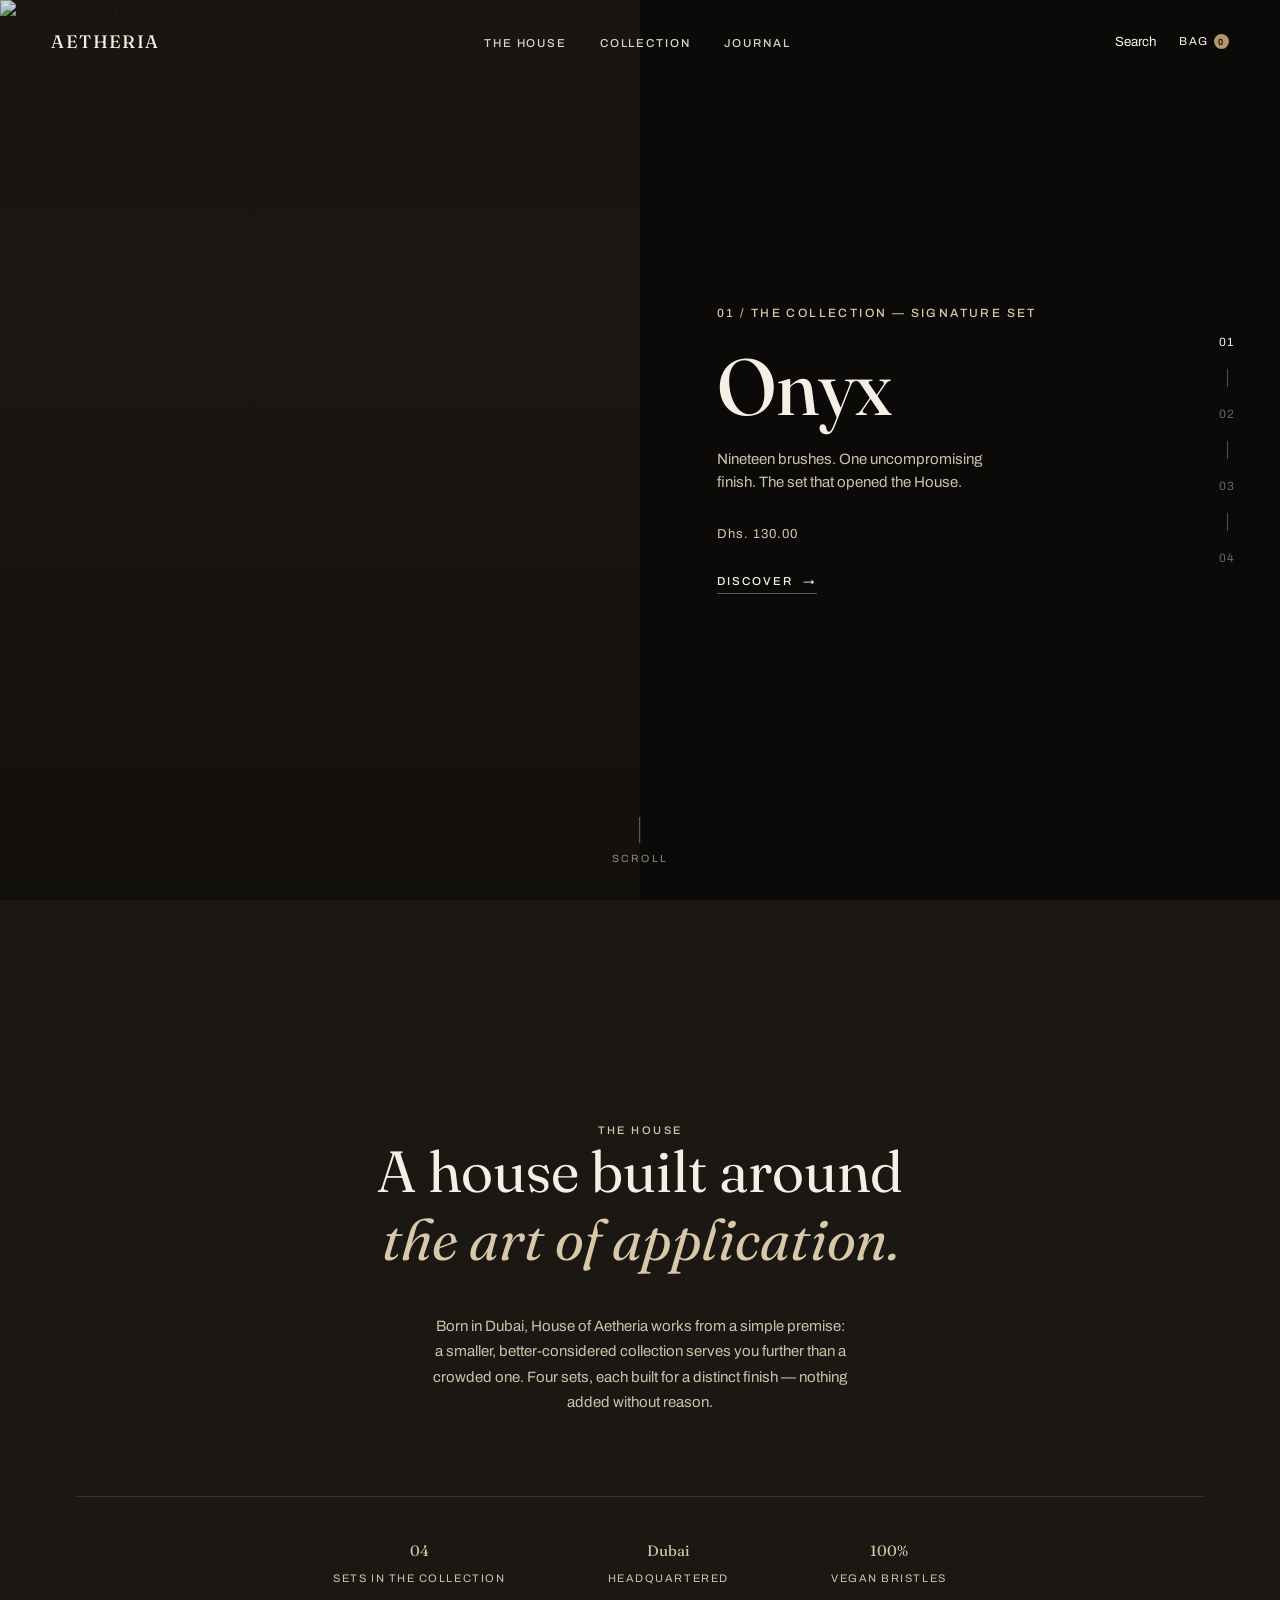
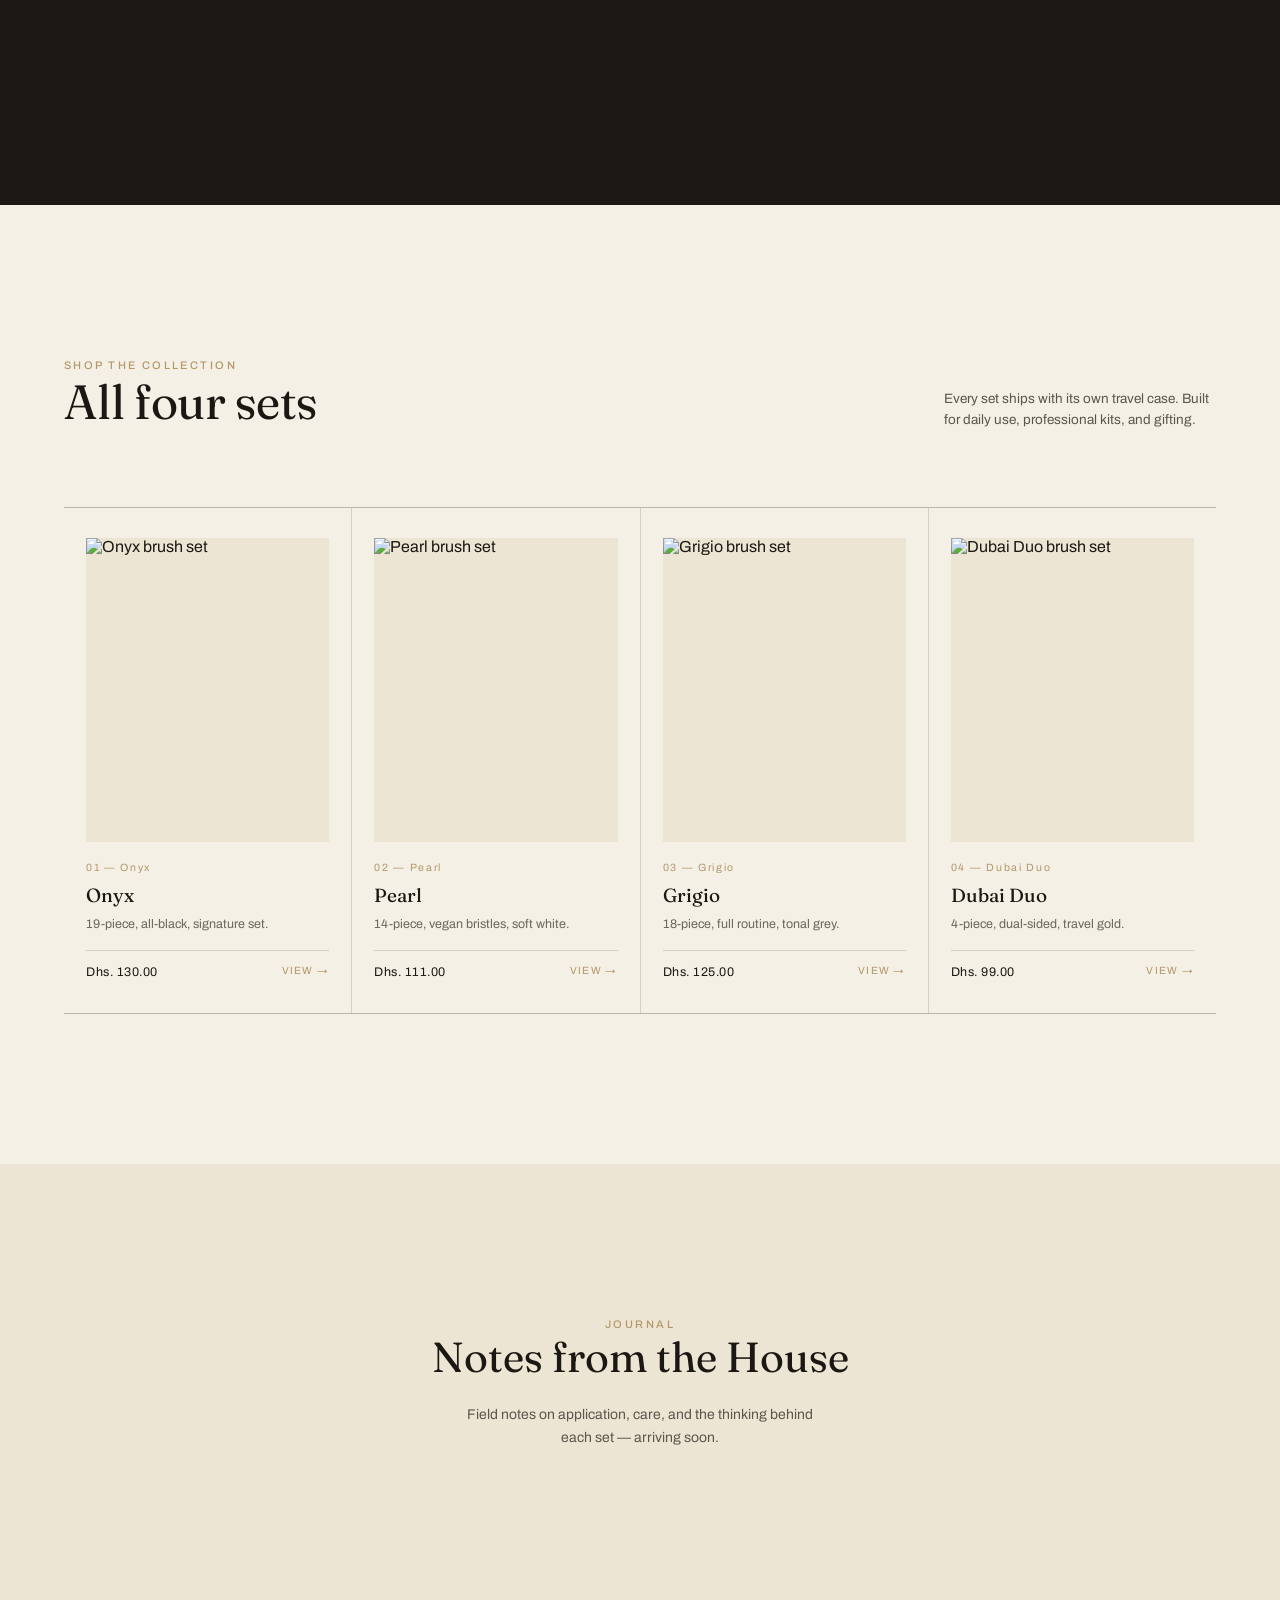
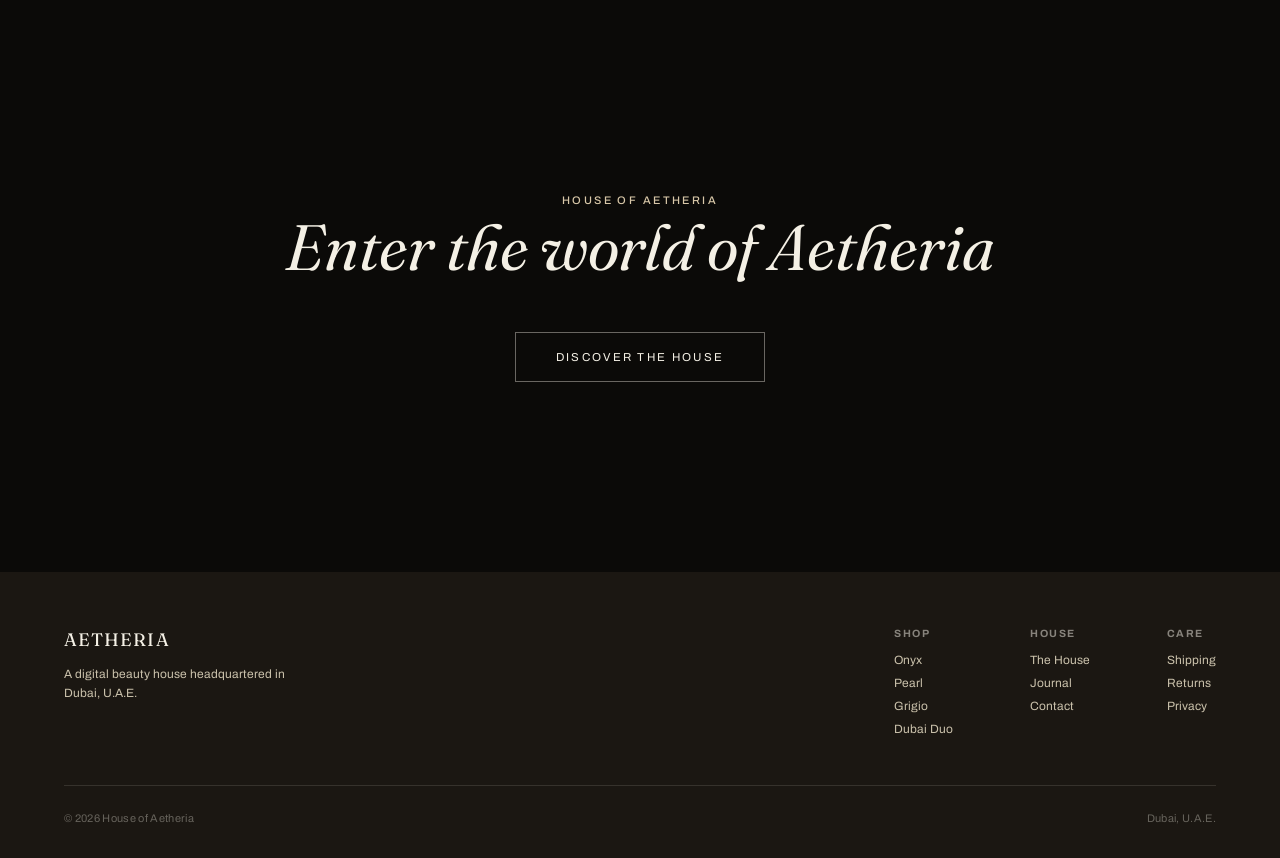
==== index.html @ a667e1f0 "Add files via upload Initial luxury design" ====
<!DOCTYPE html>
<html lang="en">
<head>
<meta charset="UTF-8">
<meta name="viewport" content="width=device-width, initial-scale=1.0">
<title>House of Aetheria — The Collection</title>
<meta name="description" content="House of Aetheria — four makeup brush sets, Dubai-made, designed as one considered collection.">
<link rel="stylesheet" href="styles.css">
</head>
<body>

<!-- ============ NAV ============ -->
<nav class="site-nav">
  <a href="index.html" class="nav-word">Aetheria</a>
  <ul class="nav-links">
    <li><a href="index.html#house">The House</a></li>
    <li><a href="index.html#collection">Collection</a></li>
    <li><a href="index.html#journal">Journal</a></li>
  </ul>
  <div class="nav-right">
    <button aria-label="Search">Search</button>
    <a href="#" aria-label="Bag">Bag<span class="bag-count" data-bag-count>0</span></a>
  </div>
  <button class="nav-burger" aria-label="Menu">
    <span></span><span></span><span></span>
  </button>
</nav>

<div class="mobile-drawer">
  <a href="index.html#house">The House</a>
  <a href="index.html#collection">Collection</a>
  <a href="index.html#journal">Journal</a>
</div>

<!-- ============ COLLECTION EXPERIENCE ============ -->
<div class="collection-experience" id="experience">

  <!-- panels are injected below individually so real copy/images are hand-set per product -->

  <section class="product-stage" data-product="onyx">
    <span class="stage-house-mark">House of Aetheria</span>
    <div class="stage-media">
      <img src="https://thehouseofaetheria.com/cdn/shop/files/01_2.jpg?v=1784134039&width=1946" alt="Onyx makeup brush set, all-black finish">
    </div>
    <div class="stage-copy">
      <span class="stage-index eyebrow">01 / The Collection — Signature Set</span>
      <h1 class="stage-name">Onyx</h1>
      <p class="stage-line">Nineteen brushes. One uncompromising finish. The set that opened the House.</p>
      <span class="stage-price">Dhs. 130.00</span>
      <a href="product.html?id=onyx" class="discover-link">Discover <span class="arrow">→</span></a>
    </div>
    <span class="scroll-cue"><span class="line"></span>Scroll</span>
  </section>

  <section class="product-stage" data-product="pearl">
    <div class="stage-media">
      <img src="https://thehouseofaetheria.com/cdn/shop/files/04_2.jpg?v=1784134607&width=1946" alt="Pearl makeup brush set, white finish">
    </div>
    <div class="stage-copy">
      <span class="stage-index eyebrow">02 / The Collection</span>
      <h1 class="stage-name">Pearl</h1>
      <p class="stage-line">Vegan bristles, wrapped in quiet luxury. Fourteen pieces for a soft, natural finish.</p>
      <span class="stage-price">Dhs. 111.00</span>
      <a href="product.html?id=pearl" class="discover-link">Discover <span class="arrow">→</span></a>
    </div>
  </section>

  <section class="product-stage" data-product="grigio">
    <div class="stage-media">
      <img src="https://thehouseofaetheria.com/cdn/shop/files/02_2.jpg?v=1784134167&width=1946" alt="Grigio makeup brush set, grey finish">
    </div>
    <div class="stage-copy">
      <span class="stage-index eyebrow">03 / The Collection</span>
      <h1 class="stage-name">Grigio</h1>
      <p class="stage-line">Eighteen tools. Every finish, considered. The full routine, in one set.</p>
      <span class="stage-price">Dhs. 125.00</span>
      <a href="product.html?id=grigio" class="discover-link">Discover <span class="arrow">→</span></a>
    </div>
  </section>

  <section class="product-stage" data-product="duo">
    <div class="stage-media">
      <img src="https://thehouseofaetheria.com/cdn/shop/files/03_2.jpg?v=1784134520&width=1946" alt="The Dubai Duo brush set, gold finish">
    </div>
    <div class="stage-copy">
      <span class="stage-index eyebrow">04 / The Collection</span>
      <h1 class="stage-name">Dubai Duo</h1>
      <p class="stage-line">Dual-sided precision, dressed in gold. Four brushes, built to travel.</p>
      <span class="stage-price">Dhs. 99.00</span>
      <a href="product.html?id=duo" class="discover-link">Discover <span class="arrow">→</span></a>
    </div>
  </section>

</div>

<div class="stage-nav-index" aria-hidden="true">
  <button class="active">01</button>
  <span class="rule"></span>
  <button>02</button>
  <span class="rule"></span>
  <button>03</button>
  <span class="rule"></span>
  <button>04</button>
</div>

<!-- ============ THE HOUSE ============ -->
<section class="house-section reveal" id="house" data-nav-theme="dark">
  <span class="eyebrow">The House</span>
  <h2 class="house-statement">A house built around <em>the art of application.</em></h2>
  <p class="house-sub">Born in Dubai, House of Aetheria works from a simple premise: a smaller, better-considered collection serves you further than a crowded one. Four sets, each built for a distinct finish — nothing added without reason.</p>
  <div class="house-origin">
    <div><span class="num">04</span><span class="label">Sets in the Collection</span></div>
    <div><span class="num">Dubai</span><span class="label">Headquartered</span></div>
    <div><span class="num">100%</span><span class="label">Vegan Bristles</span></div>
  </div>
</section>

<!-- ============ COLLECTION GRID ============ -->
<section class="grid-section reveal" id="collection" data-nav-theme="light">
  <div class="section-head">
    <div>
      <span class="eyebrow">Shop the Collection</span>
      <h2>All four sets</h2>
    </div>
    <p class="section-note">Every set ships with its own travel case. Built for daily use, professional kits, and gifting.</p>
  </div>

  <div class="product-grid">
    <a href="product.html?id=onyx" class="grid-card">
      <div class="thumb"><img src="https://thehouseofaetheria.com/cdn/shop/files/01_2.jpg?v=1784134039&width=700" alt="Onyx brush set"></div>
      <span class="g-index">01 — Onyx</span>
      <h3 class="g-name">Onyx</h3>
      <p class="g-line">19-piece, all-black, signature set.</p>
      <div class="g-price"><span>Dhs. 130.00</span><span class="view">View →</span></div>
    </a>
    <a href="product.html?id=pearl" class="grid-card">
      <div class="thumb"><img src="https://thehouseofaetheria.com/cdn/shop/files/04_2.jpg?v=1784134607&width=700" alt="Pearl brush set"></div>
      <span class="g-index">02 — Pearl</span>
      <h3 class="g-name">Pearl</h3>
      <p class="g-line">14-piece, vegan bristles, soft white.</p>
      <div class="g-price"><span>Dhs. 111.00</span><span class="view">View →</span></div>
    </a>
    <a href="product.html?id=grigio" class="grid-card">
      <div class="thumb"><img src="https://thehouseofaetheria.com/cdn/shop/files/02_2.jpg?v=1784134167&width=700" alt="Grigio brush set"></div>
      <span class="g-index">03 — Grigio</span>
      <h3 class="g-name">Grigio</h3>
      <p class="g-line">18-piece, full routine, tonal grey.</p>
      <div class="g-price"><span>Dhs. 125.00</span><span class="view">View →</span></div>
    </a>
    <a href="product.html?id=duo" class="grid-card">
      <div class="thumb"><img src="https://thehouseofaetheria.com/cdn/shop/files/03_2.jpg?v=1784134520&width=700" alt="Dubai Duo brush set"></div>
      <span class="g-index">04 — Dubai Duo</span>
      <h3 class="g-name">Dubai Duo</h3>
      <p class="g-line">4-piece, dual-sided, travel gold.</p>
      <div class="g-price"><span>Dhs. 99.00</span><span class="view">View →</span></div>
    </a>
  </div>
</section>

<!-- ============ JOURNAL STUB ============ -->
<section class="journal-section reveal" id="journal" data-nav-theme="light">
  <span class="eyebrow">Journal</span>
  <h2>Notes from the House</h2>
  <p>Field notes on application, care, and the thinking behind each set — arriving soon.</p>
</section>

<!-- ============ FINAL CTA ============ -->
<section class="final-cta reveal" data-nav-theme="dark">
  <span class="eyebrow">House of Aetheria</span>
  <h2>Enter the world of Aetheria</h2>
  <a href="index.html#collection">Discover the House</a>
</section>

<!-- ============ FOOTER ============ -->
<footer class="site-footer">
  <div class="footer-top">
    <div>
      <div class="footer-word">Aetheria</div>
      <p style="max-width:32ch; line-height:1.6;">A digital beauty house headquartered in Dubai, U.A.E.</p>
    </div>
    <div class="footer-cols">
      <div class="footer-col">
        <h4>Shop</h4>
        <a href="product.html?id=onyx">Onyx</a>
        <a href="product.html?id=pearl">Pearl</a>
        <a href="product.html?id=grigio">Grigio</a>
        <a href="product.html?id=duo">Dubai Duo</a>
      </div>
      <div class="footer-col">
        <h4>House</h4>
        <a href="index.html#house">The House</a>
        <a href="index.html#journal">Journal</a>
        <a href="#">Contact</a>
      </div>
      <div class="footer-col">
        <h4>Care</h4>
        <a href="#">Shipping</a>
        <a href="#">Returns</a>
        <a href="#">Privacy</a>
      </div>
    </div>
  </div>
  <div class="footer-bottom">
    <span>© 2026 House of Aetheria</span>
    <span>Dubai, U.A.E.</span>
  </div>
</footer>

<script src="data.js"></script>
<script src="script.js"></script>
</body>
</html>
---- styles.css ----
/* ============================================================
   HOUSE OF AETHERIA — Design system
   Tokens: ivory / charcoal / stone / champagne
   Display: Fraunces (editorial serif, optical sizing)
   Utility: Archivo (tracked-out sans for labels + body)
   ============================================================ */

@import url('https://fonts.googleapis.com/css2?family=Fraunces:ital,opsz,wght@0,9..144,300;0,9..144,340;0,9..144,440;0,9..144,560;1,9..144,340;1,9..144,440&family=Archivo:wght@400;500;600&display=swap');

:root {
  --ivory: #F4F0E5;
  --ivory-deep: #ECE5D4;
  --stone: #CBC2AC;
  --stone-line: rgba(23, 20, 14, 0.14);
  --charcoal: #1B1712;
  --onyx: #0B0A08;
  --champagne: #B4986A;
  --champagne-soft: #D8C7A8;
  --cream-text: #F4F0E5;
  --ink: #1B1712;

  --font-display: 'Fraunces', Georgia, serif;
  --font-sans: 'Archivo', -apple-system, sans-serif;

  --ease: cubic-bezier(0.22, 1, 0.36, 1);
  --dur-slow: 900ms;
  --dur-med: 500ms;
  --dur-fast: 220ms;

  --nav-h: 84px;
}

* { box-sizing: border-box; margin: 0; padding: 0; }

html {
  scroll-behavior: smooth;
}

body {
  font-family: var(--font-sans);
  background: var(--ivory);
  color: var(--ink);
  -webkit-font-smoothing: antialiased;
  overflow-x: hidden;
}

img { max-width: 100%; display: block; }
a { color: inherit; text-decoration: none; }
button { font-family: inherit; background: none; border: none; cursor: pointer; color: inherit; }
ul { list-style: none; }

.eyebrow {
  font-family: var(--font-sans);
  font-size: 11px;
  letter-spacing: 0.22em;
  text-transform: uppercase;
  font-weight: 500;
}

::selection { background: var(--champagne); color: var(--onyx); }

:focus-visible {
  outline: 1.5px solid var(--champagne);
  outline-offset: 4px;
}

/* ---------- Nav ---------- */

.site-nav {
  position: fixed;
  top: 0; left: 0; right: 0;
  z-index: 100;
  height: var(--nav-h);
  display: flex;
  align-items: center;
  justify-content: space-between;
  padding: 0 clamp(20px, 4vw, 56px);
  color: var(--cream-text);
  mix-blend-mode: normal;
  transition: background-color var(--dur-med) var(--ease), color var(--dur-med) var(--ease), border-color var(--dur-med) var(--ease);
  border-bottom: 1px solid transparent;
}

.site-nav.theme-light {
  color: var(--ink);
}

.site-nav.scrolled {
  background: rgba(244, 240, 229, 0.86);
  backdrop-filter: blur(10px);
  color: var(--ink);
  border-bottom-color: var(--stone-line);
}

.nav-word {
  font-family: var(--font-display);
  font-size: 18px;
  letter-spacing: 0.08em;
  font-weight: 440;
  text-transform: uppercase;
}

.nav-links {
  display: flex;
  gap: clamp(18px, 2.6vw, 40px);
  align-items: center;
}

.nav-links a {
  font-size: 11.5px;
  letter-spacing: 0.16em;
  text-transform: uppercase;
  font-weight: 500;
  opacity: 0.88;
  transition: opacity var(--dur-fast) ease;
  position: relative;
}
.nav-links a:hover { opacity: 1; }

.nav-right {
  display: flex;
  gap: 22px;
  align-items: center;
  font-size: 11.5px;
  letter-spacing: 0.14em;
  text-transform: uppercase;
}

.bag-count {
  display: inline-flex;
  align-items: center;
  justify-content: center;
  min-width: 15px; height: 15px;
  border-radius: 50%;
  background: var(--champagne);
  color: var(--onyx);
  font-size: 9px;
  font-weight: 600;
  margin-left: 5px;
  padding: 0 4px;
}

.nav-burger {
  display: none;
  flex-direction: column;
  gap: 5px;
  width: 22px;
}
.nav-burger span {
  height: 1px;
  background: currentColor;
  width: 100%;
}

/* ---------- Mobile nav drawer ---------- */

.mobile-drawer {
  position: fixed;
  inset: 0;
  z-index: 99;
  background: var(--charcoal);
  color: var(--cream-text);
  display: flex;
  flex-direction: column;
  justify-content: center;
  gap: 28px;
  padding: 0 32px;
  transform: translateY(-100%);
  transition: transform var(--dur-med) var(--ease);
}
.mobile-drawer.open { transform: translateY(0); }
.mobile-drawer a {
  font-family: var(--font-display);
  font-size: 32px;
  font-weight: 400;
}

/* ============================================================
   COLLECTION EXPERIENCE — scroll-snap product journey
   ============================================================ */

.collection-experience {
  height: 100vh;
  overflow-y: auto;
  scroll-snap-type: y mandatory;
  position: relative;
}

.product-stage {
  height: 100vh;
  scroll-snap-align: start;
  scroll-snap-stop: always;
  position: relative;
  display: grid;
  grid-template-columns: 1fr 1fr;
  overflow: hidden;
  background: var(--onyx);
}

.product-stage .stage-media {
  position: relative;
  overflow: hidden;
  background: var(--charcoal);
}

.product-stage .stage-media img {
  width: 100%;
  height: 100%;
  object-fit: cover;
  object-position: center;
  transform: scale(1.06);
  filter: saturate(0.92) contrast(1.03);
  transition: transform 1400ms var(--ease);
}

.product-stage.is-active .stage-media img {
  transform: scale(1);
}

/* unify disparate catalog photography with a consistent tonal wash */
.stage-media::after {
  content: '';
  position: absolute; inset: 0;
  background: linear-gradient(180deg, rgba(11,10,8,0.15) 0%, rgba(11,10,8,0.05) 40%, rgba(11,10,8,0.55) 100%);
  pointer-events: none;
}

.stage-copy {
  display: flex;
  flex-direction: column;
  justify-content: center;
  padding: 0 clamp(32px, 6vw, 90px);
  color: var(--cream-text);
  position: relative;
}

.stage-copy .stage-index {
  font-family: var(--font-sans);
  font-size: 12px;
  letter-spacing: 0.2em;
  color: var(--champagne-soft);
  margin-bottom: 26px;
  opacity: 0;
  transform: translateY(10px);
  transition: opacity var(--dur-slow) var(--ease) 100ms, transform var(--dur-slow) var(--ease) 100ms;
}

.stage-copy .stage-name {
  font-family: var(--font-display);
  font-weight: 440;
  font-size: clamp(40px, 6.2vw, 84px);
  line-height: 1.02;
  letter-spacing: -0.01em;
  margin-bottom: 22px;
  opacity: 0;
  transform: translateY(18px);
  transition: opacity var(--dur-slow) var(--ease) 220ms, transform var(--dur-slow) var(--ease) 220ms;
}

.stage-copy .stage-line {
  font-size: 15px;
  font-weight: 400;
  color: var(--stone);
  max-width: 34ch;
  line-height: 1.5;
  margin-bottom: 34px;
  opacity: 0;
  transform: translateY(14px);
  transition: opacity var(--dur-slow) var(--ease) 340ms, transform var(--dur-slow) var(--ease) 340ms;
}

.stage-copy .stage-price {
  font-size: 13px;
  letter-spacing: 0.08em;
  color: var(--champagne-soft);
  margin-bottom: 34px;
  opacity: 0;
  transition: opacity var(--dur-slow) var(--ease) 400ms;
}

.discover-link {
  display: inline-flex;
  align-items: center;
  gap: 10px;
  font-size: 11.5px;
  letter-spacing: 0.18em;
  text-transform: uppercase;
  font-weight: 500;
  padding-bottom: 6px;
  border-bottom: 1px solid rgba(244,240,229,0.35);
  width: fit-content;
  opacity: 0;
  transform: translateY(10px);
  transition: opacity var(--dur-slow) var(--ease) 460ms, transform var(--dur-slow) var(--ease) 460ms, border-color var(--dur-fast) ease;
}
.discover-link:hover { border-color: var(--champagne); color: var(--champagne-soft); }
.discover-link .arrow { transition: transform var(--dur-fast) var(--ease); }
.discover-link:hover .arrow { transform: translateX(4px); }

.product-stage.is-active .stage-index,
.product-stage.is-active .stage-name,
.product-stage.is-active .stage-line,
.product-stage.is-active .stage-price,
.product-stage.is-active .discover-link {
  opacity: 1;
  transform: translateY(0);
}

/* House wordmark shown once, on the first stage only */
.stage-house-mark {
  position: absolute;
  top: 34px;
  left: clamp(32px, 6vw, 90px);
  font-family: var(--font-sans);
  font-size: 11px;
  letter-spacing: 0.24em;
  color: rgba(244,240,229,0.55);
  text-transform: uppercase;
}

/* ---------- side index ---------- */

.stage-nav-index {
  position: fixed;
  right: clamp(20px, 3.5vw, 48px);
  top: 50%;
  transform: translateY(-50%);
  z-index: 60;
  display: flex;
  flex-direction: column;
  gap: 16px;
  color: var(--cream-text);
  mix-blend-mode: difference;
}

.stage-nav-index button {
  font-family: var(--font-sans);
  font-size: 12px;
  letter-spacing: 0.1em;
  color: rgba(255,255,255,0.4);
  transition: color var(--dur-fast) ease;
  padding: 4px 0;
}
.stage-nav-index button.active { color: #fff; }

.stage-nav-index .rule {
  width: 1px;
  height: 18px;
  background: rgba(255,255,255,0.3);
  margin: 0 auto;
}

.scroll-cue {
  position: absolute;
  bottom: 36px;
  left: 50%;
  transform: translateX(-50%);
  color: rgba(244,240,229,0.55);
  font-size: 10.5px;
  letter-spacing: 0.2em;
  text-transform: uppercase;
  display: flex;
  flex-direction: column;
  align-items: center;
  gap: 10px;
  opacity: 0;
  transition: opacity var(--dur-slow) ease 700ms;
}
.product-stage.is-active .scroll-cue { opacity: 1; }
.scroll-cue .line {
  width: 1px; height: 26px;
  background: rgba(244,240,229,0.4);
  animation: cueMove 2.2s var(--ease) infinite;
}
@keyframes cueMove {
  0% { transform: scaleY(0); transform-origin: top; opacity: 0; }
  40% { transform: scaleY(1); transform-origin: top; opacity: 1; }
  60% { transform: scaleY(1); transform-origin: bottom; opacity: 1; }
  100% { transform: scaleY(0); transform-origin: bottom; opacity: 0; }
}

/* ============================================================
   THE HOUSE — statement section
   ============================================================ */

.house-section {
  background: var(--charcoal);
  color: var(--cream-text);
  padding: clamp(120px, 18vw, 220px) clamp(24px, 6vw, 90px);
  text-align: center;
}

.house-section .eyebrow { color: var(--champagne-soft); margin-bottom: 28px; }

.house-statement {
  font-family: var(--font-display);
  font-weight: 380;
  font-size: clamp(30px, 5vw, 58px);
  line-height: 1.18;
  max-width: 16ch;
  margin: 0 auto 40px;
  opacity: 0;
  transform: translateY(24px);
  transition: opacity 1000ms var(--ease), transform 1000ms var(--ease);
}
.house-statement em {
  font-style: italic;
  color: var(--champagne-soft);
}
.reveal.in-view .house-statement { opacity: 1; transform: translateY(0); }

.house-sub {
  font-size: 15px;
  color: var(--stone);
  max-width: 46ch;
  margin: 0 auto;
  line-height: 1.7;
  opacity: 0;
  transform: translateY(16px);
  transition: opacity 1000ms var(--ease) 180ms, transform 1000ms var(--ease) 180ms;
}
.reveal.in-view .house-sub { opacity: 1; transform: translateY(0); }

.house-origin {
  display: flex;
  justify-content: center;
  gap: clamp(30px, 8vw, 120px);
  margin-top: 80px;
  padding-top: 44px;
  border-top: 1px solid rgba(244,240,229,0.14);
}

.house-origin div {
  opacity: 0;
  transform: translateY(14px);
  transition: opacity 900ms var(--ease) 260ms, transform 900ms var(--ease) 260ms;
}
.reveal.in-view .house-origin div { opacity: 1; transform: translateY(0); }

.house-origin .num {
  font-family: var(--font-display);
  font-size: 15px;
  color: var(--champagne-soft);
  display: block;
  margin-bottom: 8px;
}
.house-origin .label {
  font-size: 11px;
  letter-spacing: 0.14em;
  text-transform: uppercase;
  color: var(--stone);
}

/* ============================================================
   COLLECTION GRID — browse section
   ============================================================ */

.grid-section {
  background: var(--ivory);
  padding: clamp(90px, 12vw, 150px) clamp(20px, 5vw, 70px);
}

.grid-section .section-head {
  display: flex;
  justify-content: space-between;
  align-items: flex-end;
  margin-bottom: clamp(46px, 6vw, 76px);
  flex-wrap: wrap;
  gap: 20px;
}

.grid-section .eyebrow { color: var(--champagne); margin-bottom: 18px; }

.grid-section h2 {
  font-family: var(--font-display);
  font-weight: 400;
  font-size: clamp(30px, 4vw, 48px);
  letter-spacing: -0.01em;
}

.grid-section .section-note {
  font-size: 13.5px;
  color: #5b564c;
  max-width: 34ch;
  line-height: 1.6;
}

.product-grid {
  display: grid;
  grid-template-columns: repeat(4, 1fr);
  gap: 1px;
  background: var(--stone-line);
  border-top: 1px solid var(--stone-line);
  border-bottom: 1px solid var(--stone-line);
}

.grid-card {
  background: var(--ivory);
  padding: 30px 22px 34px;
  display: flex;
  flex-direction: column;
  opacity: 0;
  transform: translateY(20px);
  transition: opacity 800ms var(--ease), transform 800ms var(--ease);
}
.reveal.in-view .grid-card { opacity: 1; transform: translateY(0); }
.grid-card:nth-child(2) { transition-delay: 90ms; }
.grid-card:nth-child(3) { transition-delay: 180ms; }
.grid-card:nth-child(4) { transition-delay: 270ms; }

.grid-card .thumb {
  aspect-ratio: 4/5;
  overflow: hidden;
  margin-bottom: 20px;
  background: var(--ivory-deep);
}
.grid-card .thumb img {
  width: 100%; height: 100%;
  object-fit: cover;
  transition: transform 700ms var(--ease);
  filter: saturate(0.94);
}
.grid-card:hover .thumb img { transform: scale(1.045); }

.grid-card .g-index {
  font-size: 10.5px;
  letter-spacing: 0.16em;
  color: var(--champagne);
  margin-bottom: 10px;
}
.grid-card .g-name {
  font-family: var(--font-display);
  font-size: 19px;
  font-weight: 440;
  margin-bottom: 8px;
}
.grid-card .g-line {
  font-size: 12.5px;
  color: #6b665a;
  line-height: 1.5;
  margin-bottom: 16px;
  flex-grow: 1;
}
.grid-card .g-price {
  font-size: 12.5px;
  letter-spacing: 0.04em;
  padding-top: 14px;
  border-top: 1px solid var(--stone-line);
  display: flex;
  justify-content: space-between;
}
.grid-card .g-price .view {
  color: var(--champagne);
  text-transform: uppercase;
  font-size: 10.5px;
  letter-spacing: 0.12em;
}

/* ============================================================
   JOURNAL stub
   ============================================================ */

.journal-section {
  background: var(--ivory-deep);
  padding: clamp(90px, 12vw, 150px) clamp(20px, 5vw, 70px);
  text-align: center;
}
.journal-section .eyebrow { color: var(--champagne); margin-bottom: 20px; }
.journal-section h2 {
  font-family: var(--font-display);
  font-weight: 400;
  font-size: clamp(28px, 3.6vw, 42px);
  margin-bottom: 20px;
}
.journal-section p {
  max-width: 44ch;
  margin: 0 auto;
  color: #5b564c;
  font-size: 14px;
  line-height: 1.7;
}

/* ============================================================
   FINAL CTA
   ============================================================ */

.final-cta {
  background: var(--onyx);
  color: var(--cream-text);
  text-align: center;
  padding: clamp(110px, 16vw, 190px) 24px;
}
.final-cta .eyebrow { color: var(--champagne-soft); margin-bottom: 26px; }
.final-cta h2 {
  font-family: var(--font-display);
  font-weight: 380;
  font-style: italic;
  font-size: clamp(32px, 5.6vw, 64px);
  margin-bottom: 46px;
}
.final-cta a {
  display: inline-block;
  font-size: 11.5px;
  letter-spacing: 0.2em;
  text-transform: uppercase;
  border: 1px solid rgba(244,240,229,0.4);
  padding: 18px 40px;
  transition: background var(--dur-fast) ease, color var(--dur-fast) ease, border-color var(--dur-fast) ease;
}
.final-cta a:hover {
  background: var(--champagne-soft);
  border-color: var(--champagne-soft);
  color: var(--onyx);
}

/* ============================================================
   FOOTER
   ============================================================ */

.site-footer {
  background: var(--charcoal);
  color: var(--stone);
  padding: 56px clamp(20px, 5vw, 70px) 34px;
  font-size: 12px;
}
.footer-top {
  display: flex;
  justify-content: space-between;
  flex-wrap: wrap;
  gap: 40px;
  padding-bottom: 40px;
  border-bottom: 1px solid rgba(244,240,229,0.12);
  margin-bottom: 26px;
}
.footer-word {
  font-family: var(--font-display);
  color: var(--cream-text);
  font-size: 18px;
  letter-spacing: 0.06em;
  margin-bottom: 14px;
  text-transform: uppercase;
}
.footer-cols { display: flex; gap: clamp(30px, 6vw, 90px); flex-wrap: wrap; }
.footer-col h4 {
  font-size: 10.5px;
  letter-spacing: 0.14em;
  text-transform: uppercase;
  color: rgba(244,240,229,0.5);
  margin-bottom: 14px;
}
.footer-col a, .footer-col p {
  display: block;
  margin-bottom: 9px;
  color: var(--stone);
  transition: color var(--dur-fast) ease;
}
.footer-col a:hover { color: var(--champagne-soft); }
.footer-bottom {
  display: flex;
  justify-content: space-between;
  flex-wrap: wrap;
  gap: 10px;
  color: rgba(244,240,229,0.35);
  font-size: 11px;
  letter-spacing: 0.03em;
}

/* ============================================================
   PRODUCT PAGE
   ============================================================ */

.product-page-main { padding-top: var(--nav-h); background: var(--ivory); }

.pdp-layout {
  display: grid;
  grid-template-columns: 1.15fr 1fr;
  min-height: calc(100vh - var(--nav-h));
}

.pdp-gallery { background: var(--ivory-deep); position: relative; }
.pdp-hero-img {
  aspect-ratio: 4/5;
  overflow: hidden;
}
.pdp-hero-img img { width: 100%; height: 100%; object-fit: cover; }

.pdp-thumbs {
  display: flex;
  gap: 10px;
  padding: 16px clamp(16px, 3vw, 40px);
  overflow-x: auto;
}
.pdp-thumbs button {
  width: 66px; height: 82px;
  flex-shrink: 0;
  overflow: hidden;
  opacity: 0.55;
  transition: opacity var(--dur-fast) ease, outline-color var(--dur-fast) ease;
  outline: 1px solid transparent;
}
.pdp-thumbs button.active { opacity: 1; outline-color: var(--champagne); }
.pdp-thumbs img { width: 100%; height: 100%; object-fit: cover; }

.pdp-info {
  padding: clamp(50px, 6vw, 90px) clamp(28px, 5vw, 72px);
}

.pdp-crumb {
  font-size: 11px;
  letter-spacing: 0.1em;
  text-transform: uppercase;
  color: var(--champagne);
  margin-bottom: 22px;
}

.pdp-info h1 {
  font-family: var(--font-display);
  font-weight: 440;
  font-size: clamp(32px, 3.4vw, 46px);
  line-height: 1.08;
  margin-bottom: 14px;
}

.pdp-tagline {
  font-size: 14px;
  color: #6b665a;
  margin-bottom: 24px;
  max-width: 40ch;
  line-height: 1.55;
}

.pdp-price {
  font-family: var(--font-sans);
  font-size: 20px;
  margin-bottom: 30px;
  letter-spacing: 0.01em;
}

.pdp-stars {
  display: flex;
  gap: 10px;
  align-items: center;
  font-size: 12px;
  color: #6b665a;
  margin-bottom: 34px;
}
.pdp-stars .stars { color: var(--champagne); letter-spacing: 2px; }

.pdp-buybox {
  display: flex;
  gap: 14px;
  margin-bottom: 40px;
}

.qty-stepper {
  display: flex;
  align-items: center;
  border: 1px solid var(--stone-line);
}
.qty-stepper button { width: 40px; height: 52px; font-size: 15px; }
.qty-stepper span { width: 34px; text-align: center; font-size: 13px; }

.add-to-bag {
  flex-grow: 1;
  background: var(--charcoal);
  color: var(--cream-text);
  font-size: 11.5px;
  letter-spacing: 0.16em;
  text-transform: uppercase;
  height: 52px;
  transition: background var(--dur-fast) ease;
}
.add-to-bag:hover { background: var(--onyx); }
.add-to-bag.confirmed { background: var(--champagne); color: var(--onyx); }

.pdp-note {
  font-size: 11.5px;
  color: #8a8474;
  margin-bottom: 44px;
}

.pdp-accordion { border-top: 1px solid var(--stone-line); }
.acc-item { border-bottom: 1px solid var(--stone-line); }
.acc-head {
  width: 100%;
  display: flex;
  justify-content: space-between;
  align-items: center;
  padding: 18px 2px;
  font-size: 12.5px;
  letter-spacing: 0.06em;
  text-transform: uppercase;
  font-weight: 500;
}
.acc-head .plus { transition: transform var(--dur-fast) ease; font-family: var(--font-display); font-size: 16px; }
.acc-item.open .acc-head .plus { transform: rotate(45deg); }
.acc-body {
  max-height: 0;
  overflow: hidden;
  transition: max-height var(--dur-med) var(--ease);
  font-size: 13px;
  color: #5b564c;
  line-height: 1.7;
}
.acc-body-inner { padding: 0 2px 20px; }
.acc-item.open .acc-body { max-height: 400px; }

.pdp-reviews {
  background: var(--ivory);
  padding: clamp(70px, 8vw, 110px) clamp(28px, 6vw, 90px);
  border-top: 1px solid var(--stone-line);
}
.pdp-reviews .rev-head {
  display: flex;
  justify-content: space-between;
  align-items: flex-end;
  margin-bottom: 44px;
  flex-wrap: wrap;
  gap: 16px;
}
.pdp-reviews h2 {
  font-family: var(--font-display);
  font-weight: 400;
  font-size: clamp(24px, 3vw, 34px);
}
.review-grid {
  display: grid;
  grid-template-columns: repeat(2, 1fr);
  gap: 40px;
}
.review-card { border-top: 1px solid var(--stone-line); padding-top: 22px; }
.review-card .stars { color: var(--champagne); font-size: 13px; margin-bottom: 12px; letter-spacing: 2px; }
.review-card p { font-size: 14px; line-height: 1.7; color: #3a362e; margin-bottom: 14px; }
.review-card .name { font-size: 11.5px; letter-spacing: 0.1em; text-transform: uppercase; color: #8a8474; }

.related-section {
  padding: clamp(80px, 9vw, 120px) clamp(20px, 5vw, 70px);
  background: var(--ivory-deep);
}
.related-section .eyebrow { color: var(--champagne); margin-bottom: 16px; }
.related-section h2 {
  font-family: var(--font-display);
  font-weight: 400;
  font-size: clamp(26px, 3.2vw, 36px);
  margin-bottom: 44px;
}
.related-grid {
  display: grid;
  grid-template-columns: repeat(3, 1fr);
  gap: 30px;
}

/* ---------- shared reveal helper ---------- */
.reveal { opacity: 1; }

/* ============================================================
   RESPONSIVE
   ============================================================ */

@media (max-width: 900px) {
  .nav-links { display: none; }
  .nav-burger { display: flex; }
  .stage-nav-index { display: none; }

  .product-stage {
    grid-template-columns: 1fr;
    grid-template-rows: 56% 44%;
  }
  .stage-copy { padding: 34px 22px 40px; }
  .stage-copy .stage-name { font-size: clamp(34px, 9vw, 50px); }
  .stage-house-mark { top: 20px; }

  .house-origin { flex-wrap: wrap; gap: 30px; }

  .product-grid { grid-template-columns: repeat(2, 1fr); }

  .pdp-layout { grid-template-columns: 1fr; }
  .pdp-info { padding: 40px 22px 60px; }
  .review-grid { grid-template-columns: 1fr; }
  .related-grid { grid-template-columns: 1fr 1fr; gap: 16px; }
}

@media (max-width: 560px) {
  .product-grid { grid-template-columns: 1fr; }
  .related-grid { grid-template-columns: 1fr; }
  .footer-top { flex-direction: column; }
}

@media (prefers-reduced-motion: reduce) {
  html { scroll-behavior: auto; }
  * {
    animation-duration: 0.01ms !important;
    transition-duration: 0.01ms !important;
    scroll-behavior: auto !important;
  }
  .stage-copy .stage-index,
  .stage-copy .stage-name,
  .stage-copy .stage-line,
  .stage-copy .stage-price,
  .discover-link,
  .house-statement, .house-sub, .house-origin div,
  .grid-card { opacity: 1 !important; transform: none !important; }
  .product-stage .stage-media img { transform: none !important; }
}
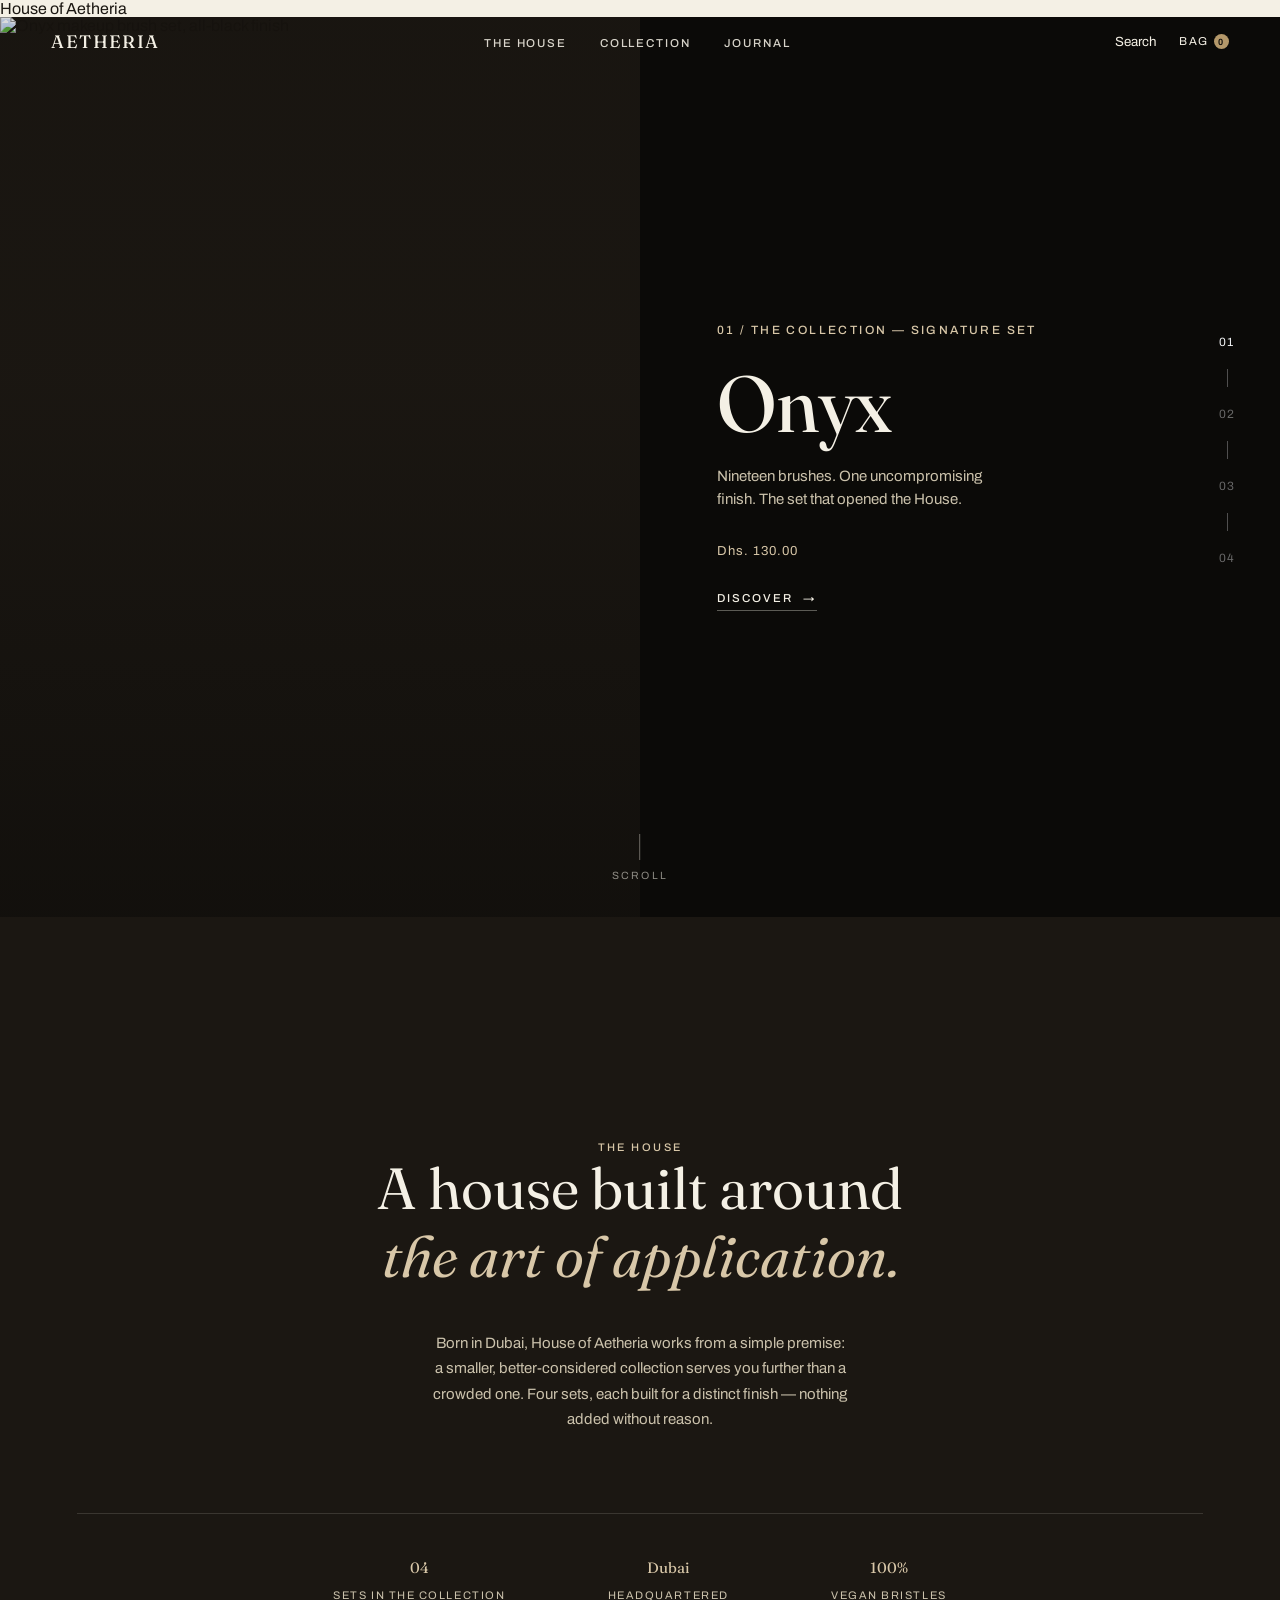
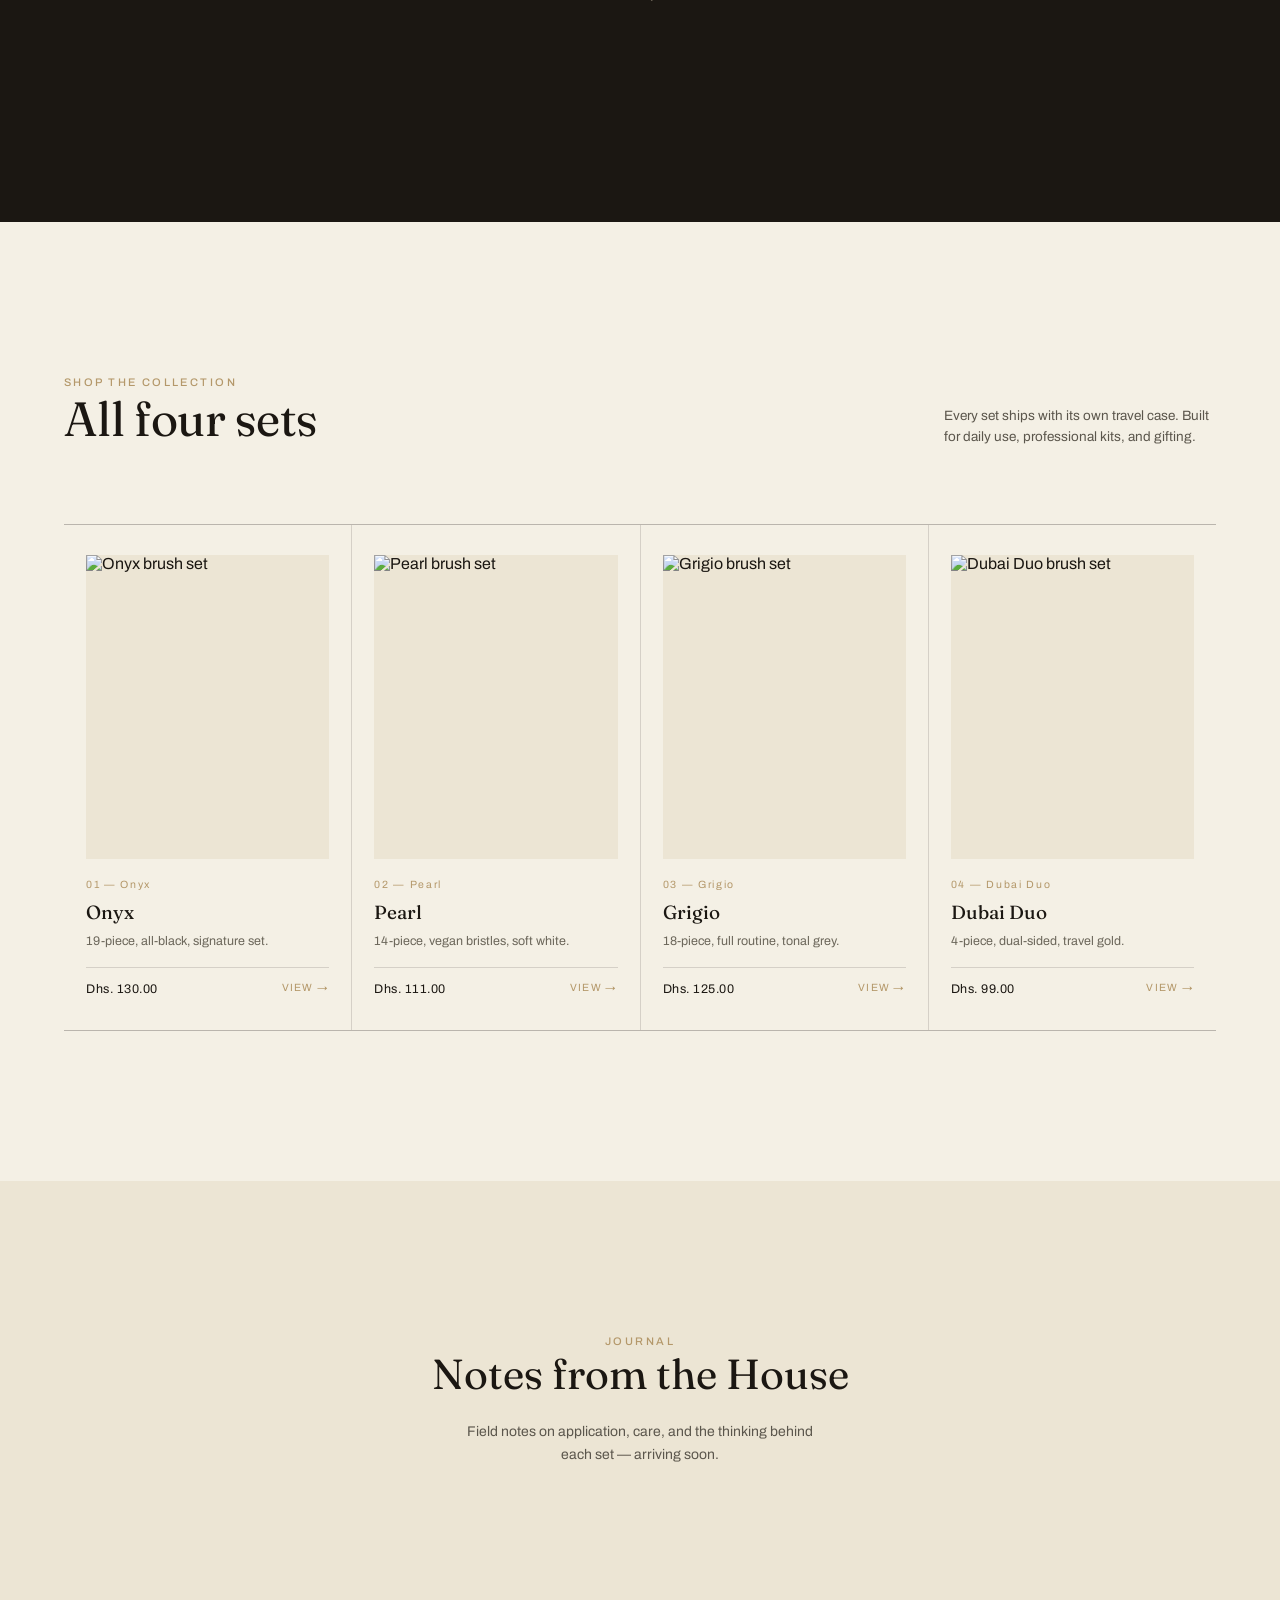
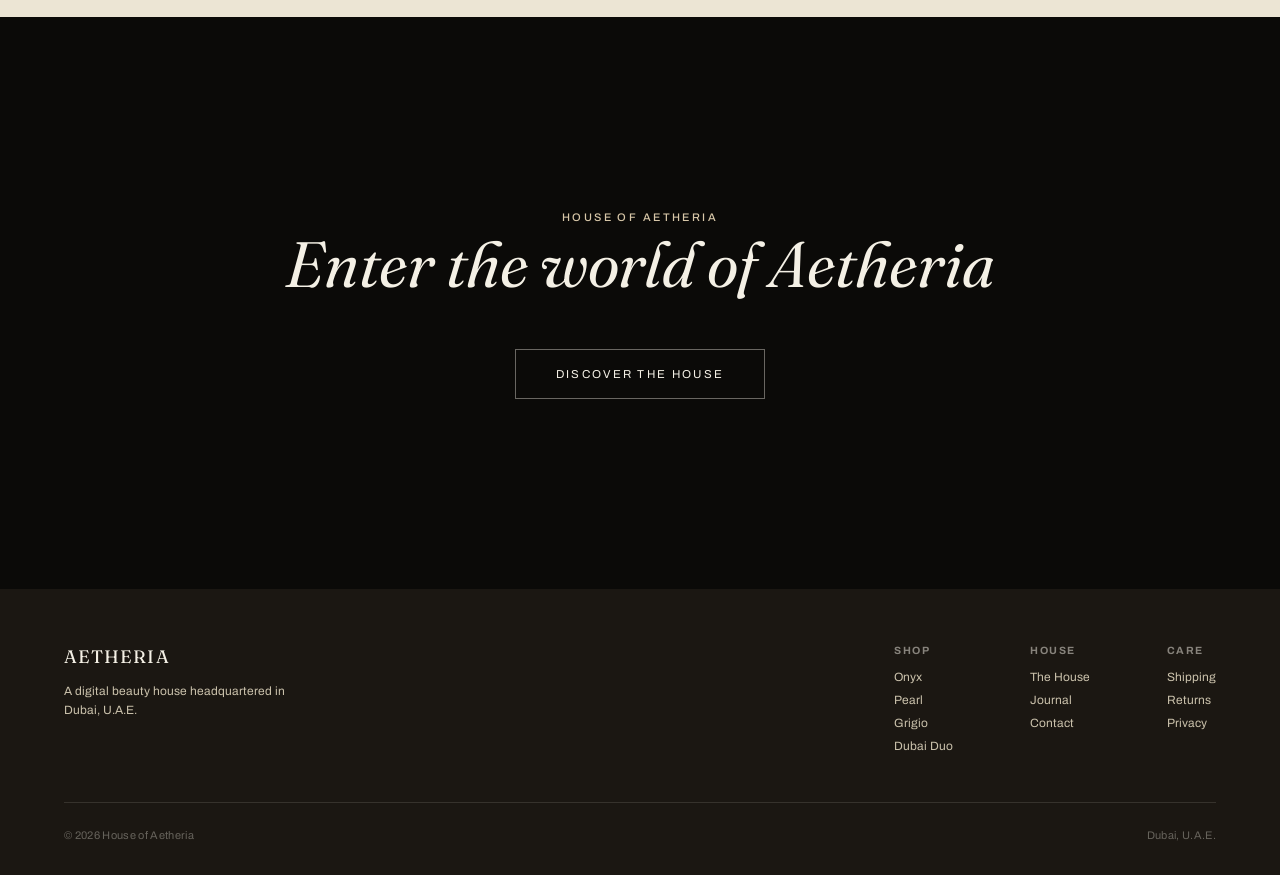
==== commit a21df738: "Update index.html" ====
--- a/index.html
+++ b/index.html
@@ -8,6 +8,11 @@
 <link rel="stylesheet" href="styles.css">
 </head>
 <body>
+
+<!-- ============ ENTRANCE ============ -->
+<div class="entrance-curtain" aria-hidden="true">
+  <span class="curtain-mark">House of Aetheria</span>
+</div>
 
 <!-- ============ NAV ============ -->
 <nav class="site-nav">
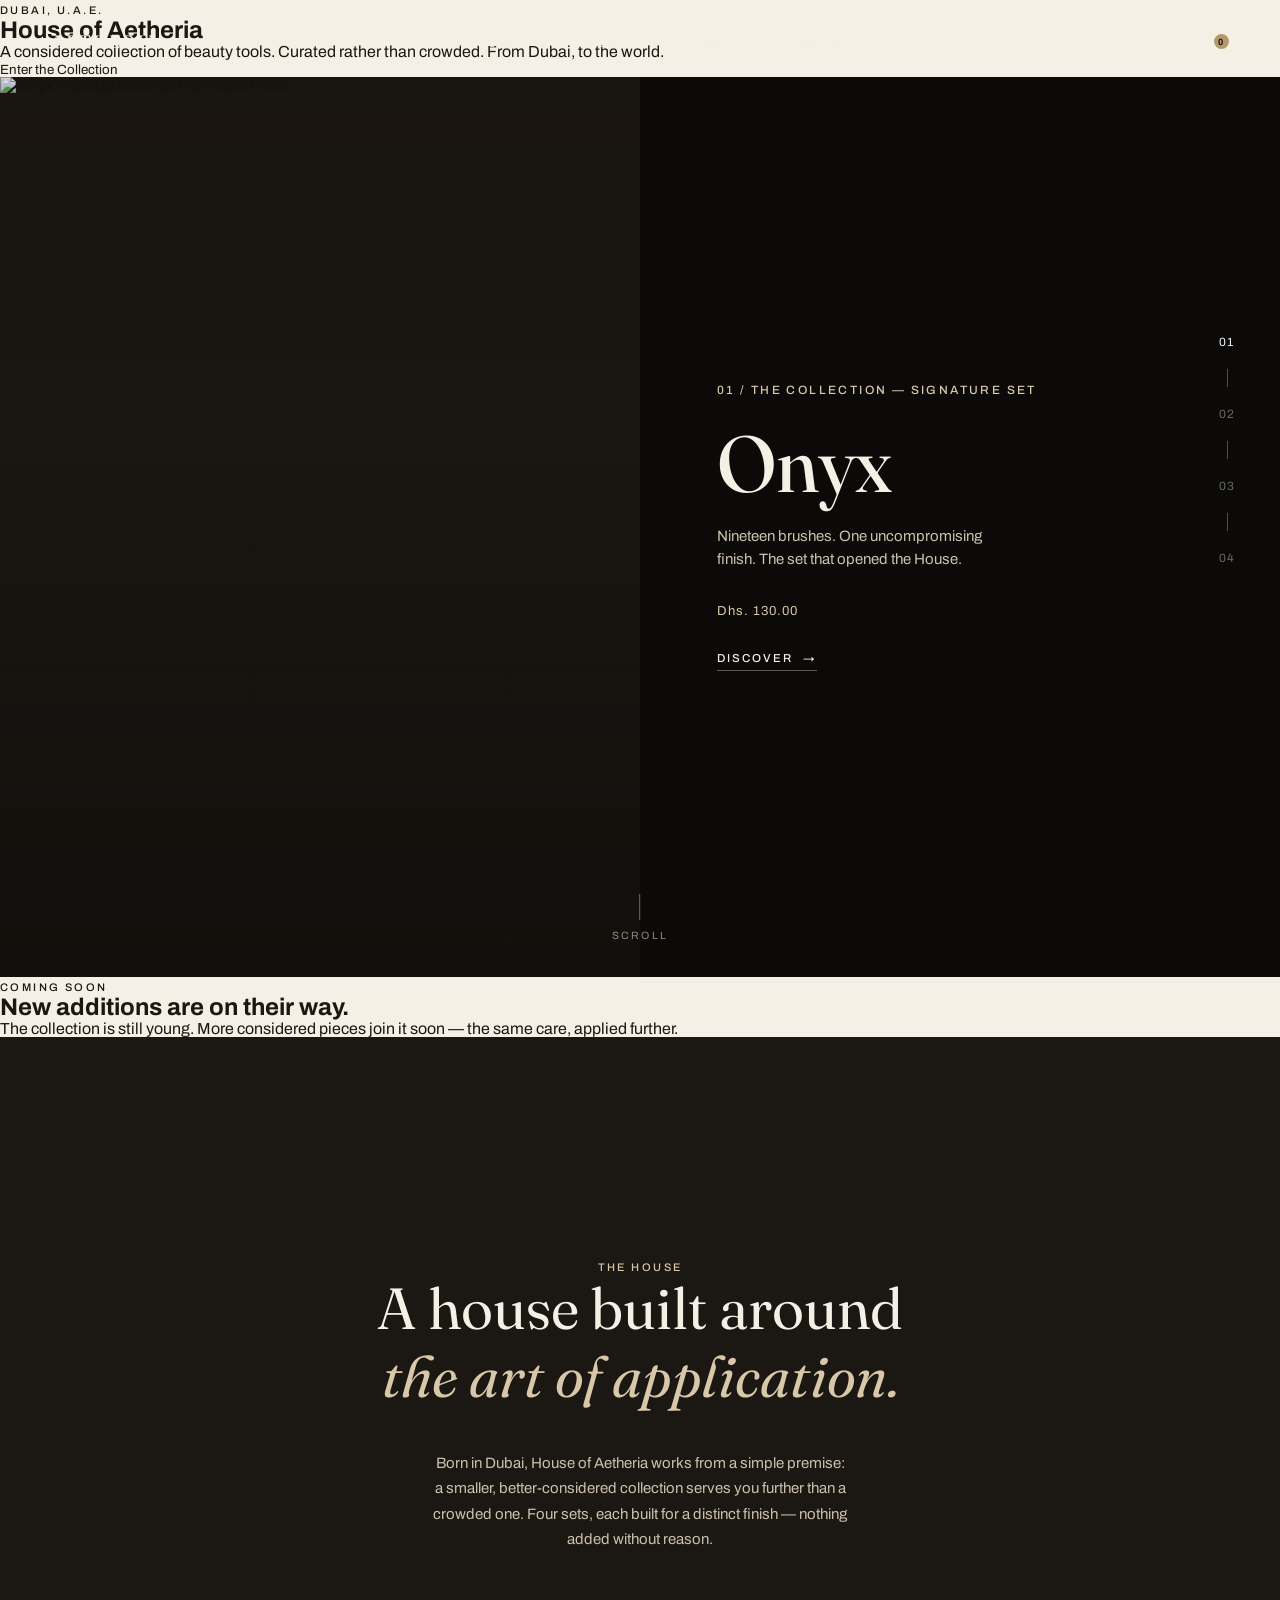
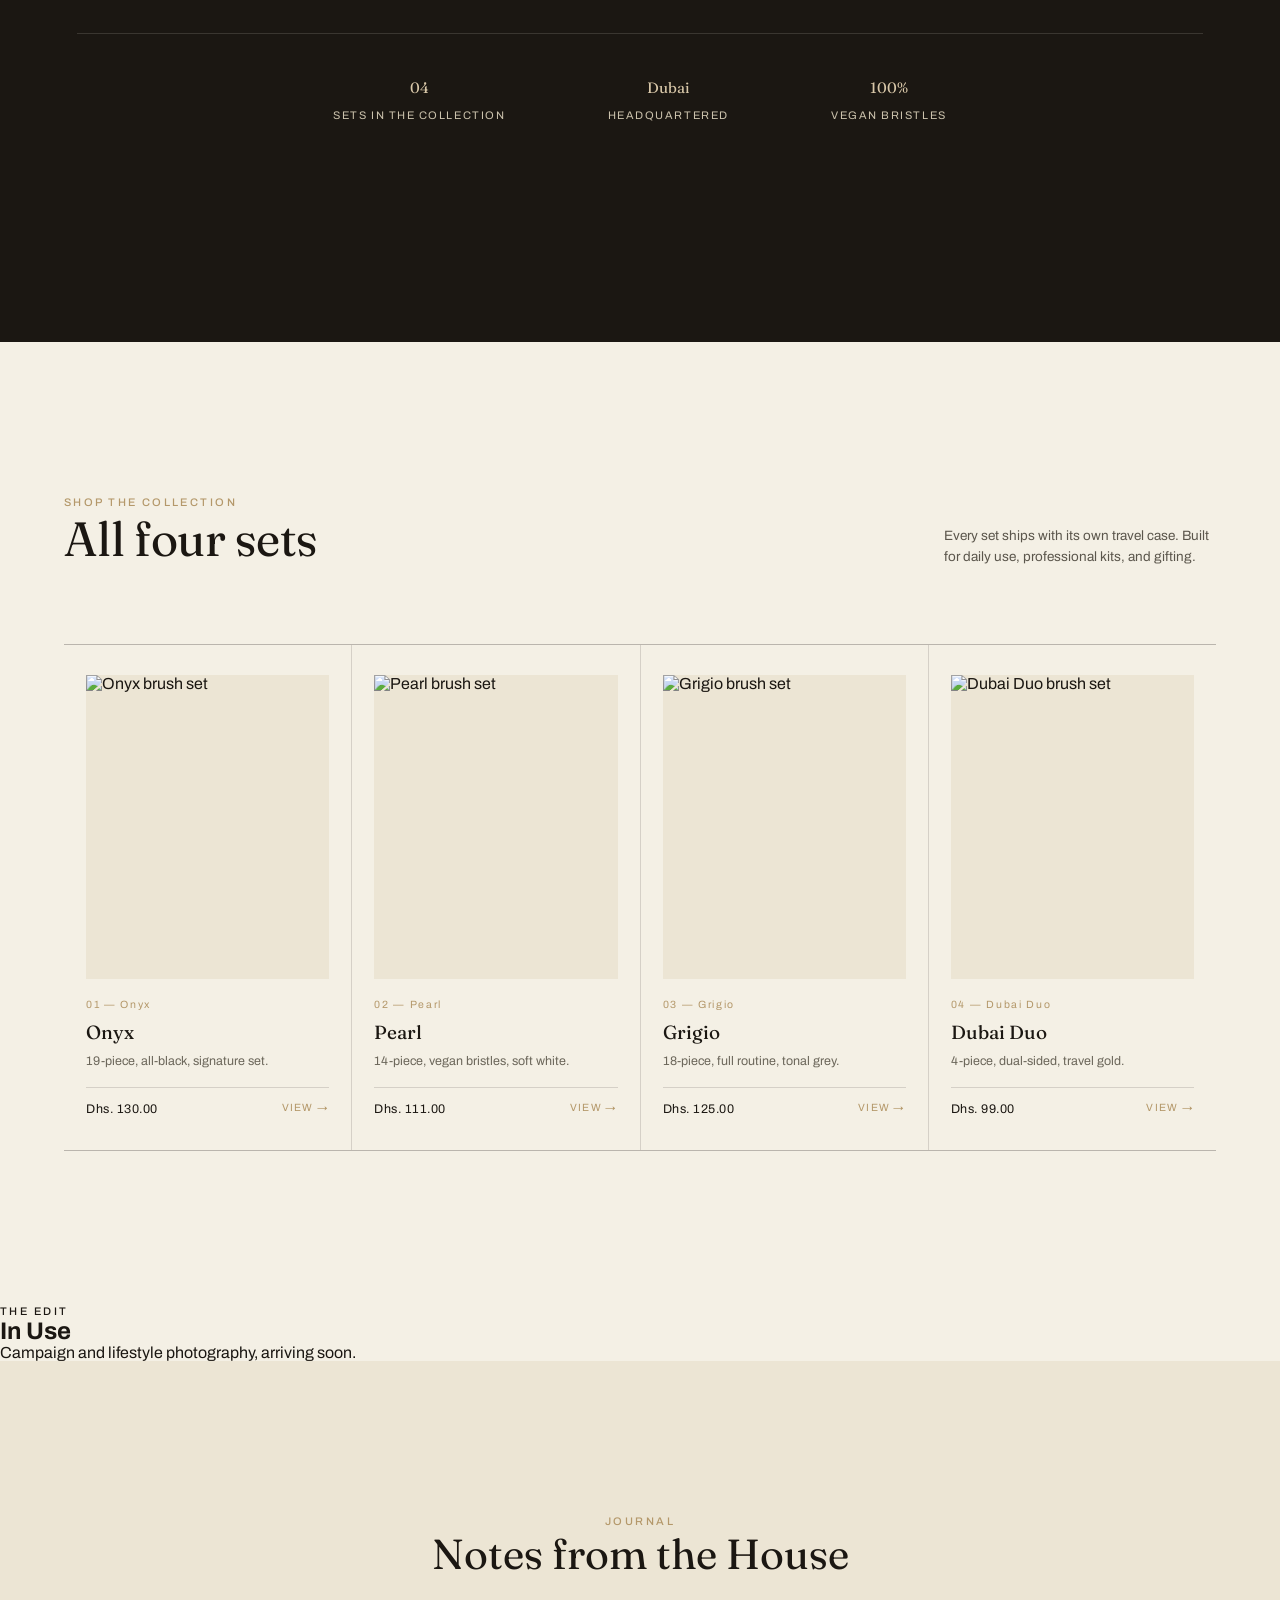
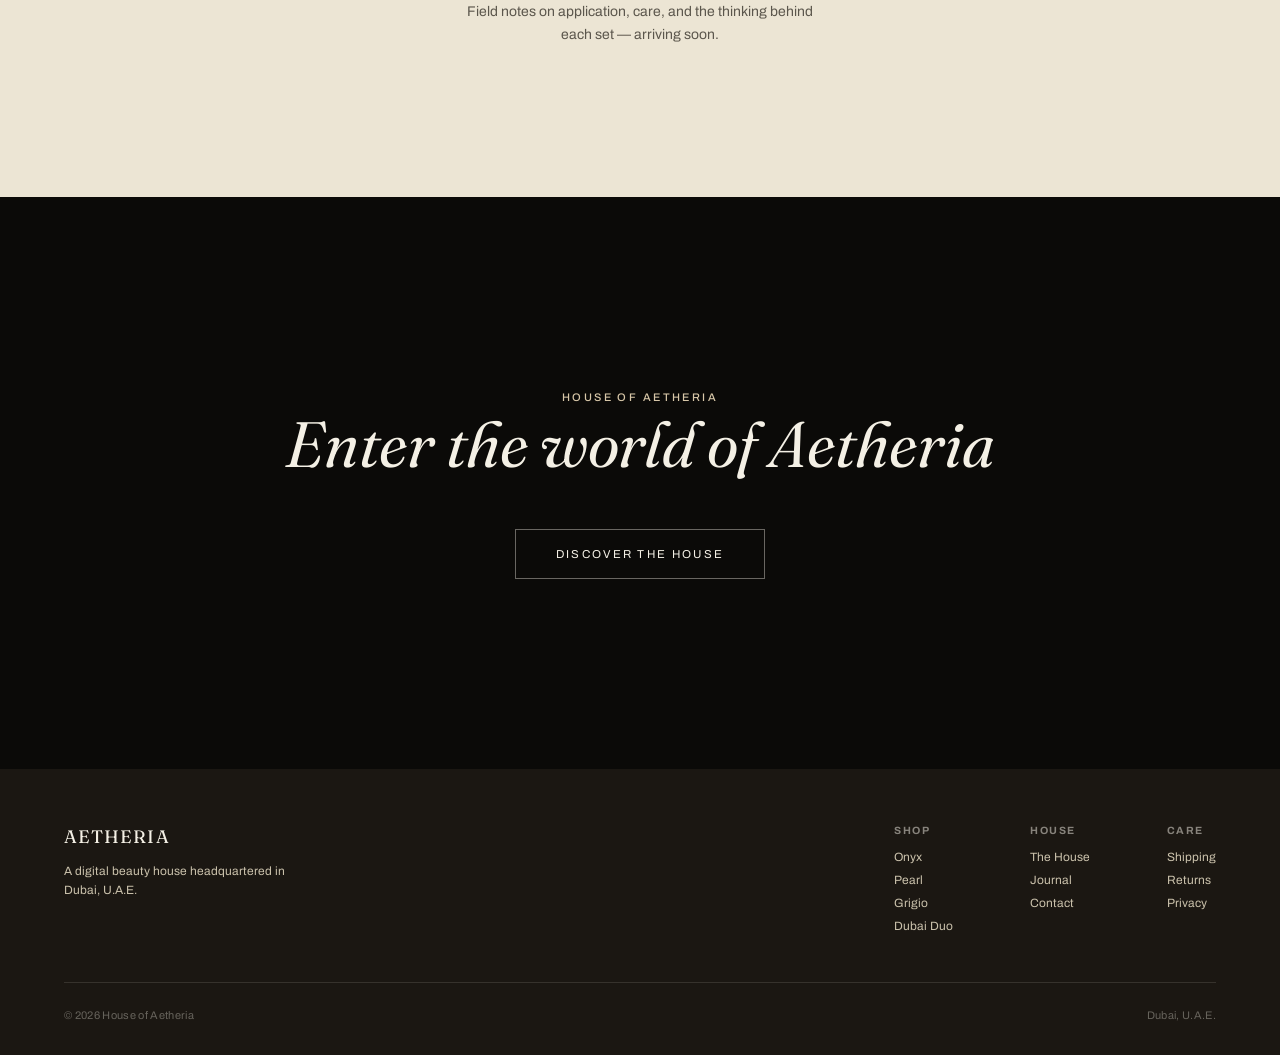
==== commit 3c5e9491: "Update index.html" ====
--- a/index.html
+++ b/index.html
@@ -20,6 +20,7 @@
   <ul class="nav-links">
     <li><a href="index.html#house">The House</a></li>
     <li><a href="index.html#collection">Collection</a></li>
+    <li><a href="index.html#lookbook">The Edit</a></li>
     <li><a href="index.html#journal">Journal</a></li>
   </ul>
   <div class="nav-right">
@@ -34,8 +35,23 @@
 <div class="mobile-drawer">
   <a href="index.html#house">The House</a>
   <a href="index.html#collection">Collection</a>
+  <a href="index.html#lookbook">The Edit</a>
   <a href="index.html#journal">Journal</a>
 </div>
+
+
+<!-- ============ BRAND HERO — first thing seen ============ -->
+<section class="brand-hero" data-nav-theme="dark">
+  <div class="brand-hero-inner">
+    <span class="eyebrow">Dubai, U.A.E.</span>
+    <h1 class="brand-hero-mark">House of Aetheria</h1>
+    <p class="brand-hero-line">A considered collection of beauty tools. Curated rather than crowded. From Dubai, to the world.</p>
+  </div>
+  <button class="brand-scroll-cue" data-scroll-to-collection>
+    <span class="line"></span>
+    Enter the Collection
+  </button>
+</section>
 
 <!-- ============ COLLECTION EXPERIENCE ============ -->
 <div class="collection-experience" id="experience">
@@ -107,6 +123,13 @@
   <span class="rule"></span>
   <button>04</button>
 </div>
+
+<!-- ============ MORE FROM THE HOUSE — teaser ============ -->
+<section class="coming-soon reveal" data-nav-theme="light">
+  <span class="eyebrow">Coming Soon</span>
+  <h2>New additions are on their way.</h2>
+  <p>The collection is still young. More considered pieces join it soon — the same care, applied further.</p>
+</section>
 
 <!-- ============ THE HOUSE ============ -->
 <section class="house-section reveal" id="house" data-nav-theme="dark">
@@ -159,6 +182,21 @@
       <p class="g-line">4-piece, dual-sided, travel gold.</p>
       <div class="g-price"><span>Dhs. 99.00</span><span class="view">View →</span></div>
     </a>
+  </div>
+</section>
+
+<!-- ============ LOOKBOOK — campaign photography ============ -->
+<section class="lookbook-section reveal" id="lookbook" data-nav-theme="light">
+  <div class="section-head">
+    <div>
+      <span class="eyebrow">The Edit</span>
+      <h2>In Use</h2>
+    </div>
+    <p class="section-note">Campaign and lifestyle photography, arriving soon.</p>
+  </div>
+  <div class="lookbook-grid" data-lookbook-grid>
+    <!-- populated by script.js from AETHERIA_GALLERY in data.js; shows a
+         placeholder state until that array has images in it -->
   </div>
 </section>
 
--- a/styles.css
+++ b/styles.css
@@ -62,6 +62,61 @@
 :focus-visible {
   outline: 1.5px solid var(--champagne);
   outline-offset: 4px;
+}
+
+/* ============================================================
+   ENTRANCE CURTAIN — first moment on load
+   ============================================================ */
+
+.entrance-curtain {
+  position: fixed;
+  inset: 0;
+  z-index: 200;
+  background: var(--onyx);
+  display: flex;
+  align-items: center;
+  justify-content: center;
+  transition: opacity 700ms var(--ease), visibility 700ms var(--ease);
+}
+
+.entrance-curtain .curtain-mark {
+  font-family: var(--font-display);
+  font-style: italic;
+  font-weight: 380;
+  font-size: clamp(22px, 3vw, 30px);
+  letter-spacing: 0.04em;
+  color: var(--cream-text);
+  opacity: 0;
+  transform: translateY(10px) scale(0.98);
+  transition: opacity 900ms var(--ease) 120ms, transform 900ms var(--ease) 120ms;
+}
+
+body.curtain-ready .entrance-curtain .curtain-mark {
+  opacity: 1;
+  transform: translateY(0) scale(1);
+}
+
+body.curtain-lifted .entrance-curtain {
+  opacity: 0;
+  visibility: hidden;
+  pointer-events: none;
+}
+
+/* content stays slightly held back until curtain lifts, so the first
+   reveal lands together rather than racing the curtain */
+body:not(.curtain-lifted) .product-stage.is-active .stage-index,
+body:not(.curtain-lifted) .product-stage.is-active .stage-name,
+body:not(.curtain-lifted) .product-stage.is-active .stage-line,
+body:not(.curtain-lifted) .product-stage.is-active .stage-price,
+body:not(.curtain-lifted) .product-stage.is-active .discover-link {
+  transition-delay: 0ms;
+  opacity: 0;
+  transform: translateY(14px);
+}
+
+@media (prefers-reduced-motion: reduce) {
+  .entrance-curtain { transition: opacity 200ms ease, visibility 200ms ease; }
+  .entrance-curtain .curtain-mark { transition: none; opacity: 1; transform: none; }
 }
 
 /* ---------- Nav ---------- */
@@ -205,16 +260,24 @@
 
 .product-stage .stage-media img {
   width: 100%;
-  height: 100%;
+  height: 112%;
   object-fit: cover;
   object-position: center;
-  transform: scale(1.06);
-  filter: saturate(0.92) contrast(1.03);
-  transition: transform 1400ms var(--ease);
+  transform: scale(1.08) translateY(var(--parallax-y, 0px));
+  filter: saturate(0.8) contrast(1.0) blur(6px);
+  transition: transform 1500ms var(--ease), filter 1300ms var(--ease);
+  will-change: transform, filter;
 }
 
 .product-stage.is-active .stage-media img {
-  transform: scale(1);
+  transform: scale(1) translateY(var(--parallax-y, 0px));
+  filter: saturate(0.92) contrast(1.03) blur(0px);
+}
+
+/* once a panel has fully arrived, hand transform control to the
+   scroll-driven parallax loop, but keep the focus-pull transition intact */
+.product-stage.parallax-live .stage-media img {
+  transition: filter 1300ms var(--ease);
 }
 
 /* unify disparate catalog photography with a consistent tonal wash */
@@ -900,5 +963,7 @@
   .discover-link,
   .house-statement, .house-sub, .house-origin div,
   .grid-card { opacity: 1 !important; transform: none !important; }
-  .product-stage .stage-media img { transform: none !important; }
-}
+  .product-stage .stage-media img { transform: none !important; filter: saturate(0.92) contrast(1.03) !important; height: 100%; }
+  body.curtain-lifted .entrance-curtain,
+  .entrance-curtain { transition: opacity 1ms linear; }
+}
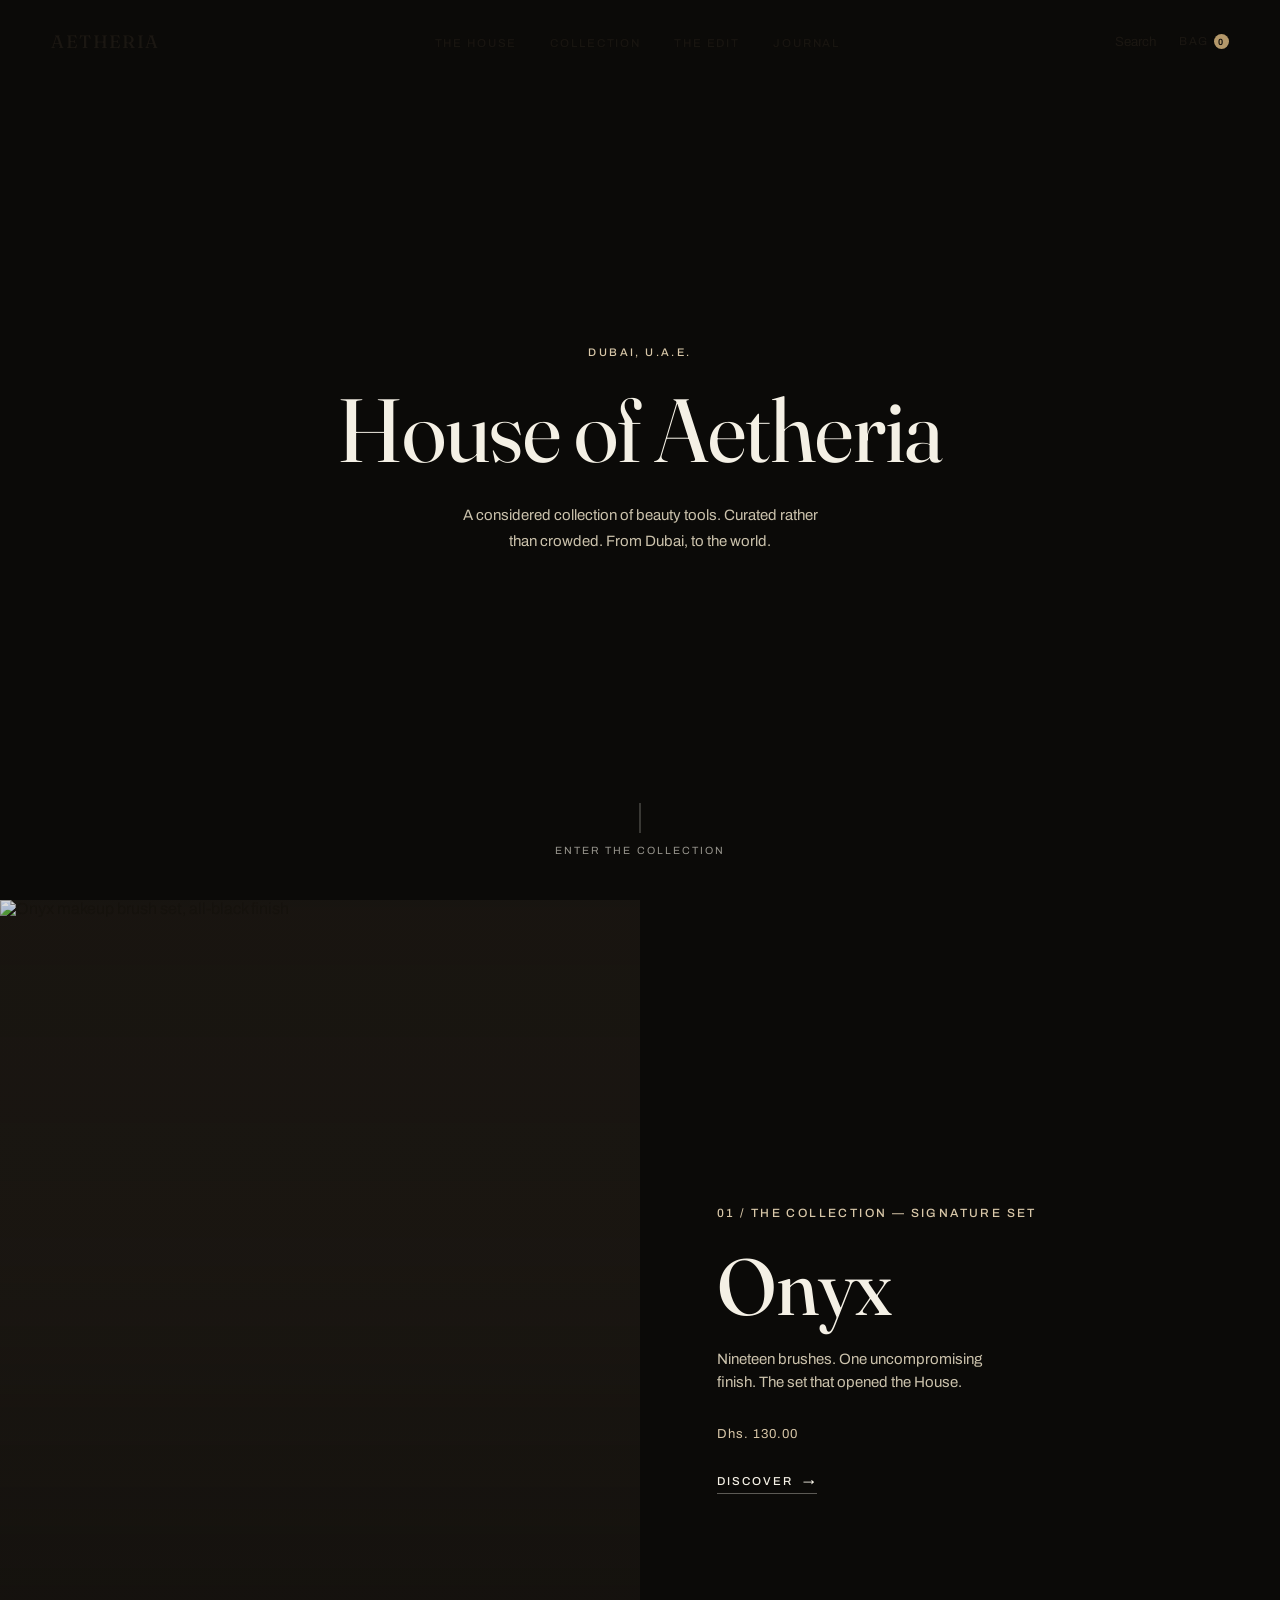
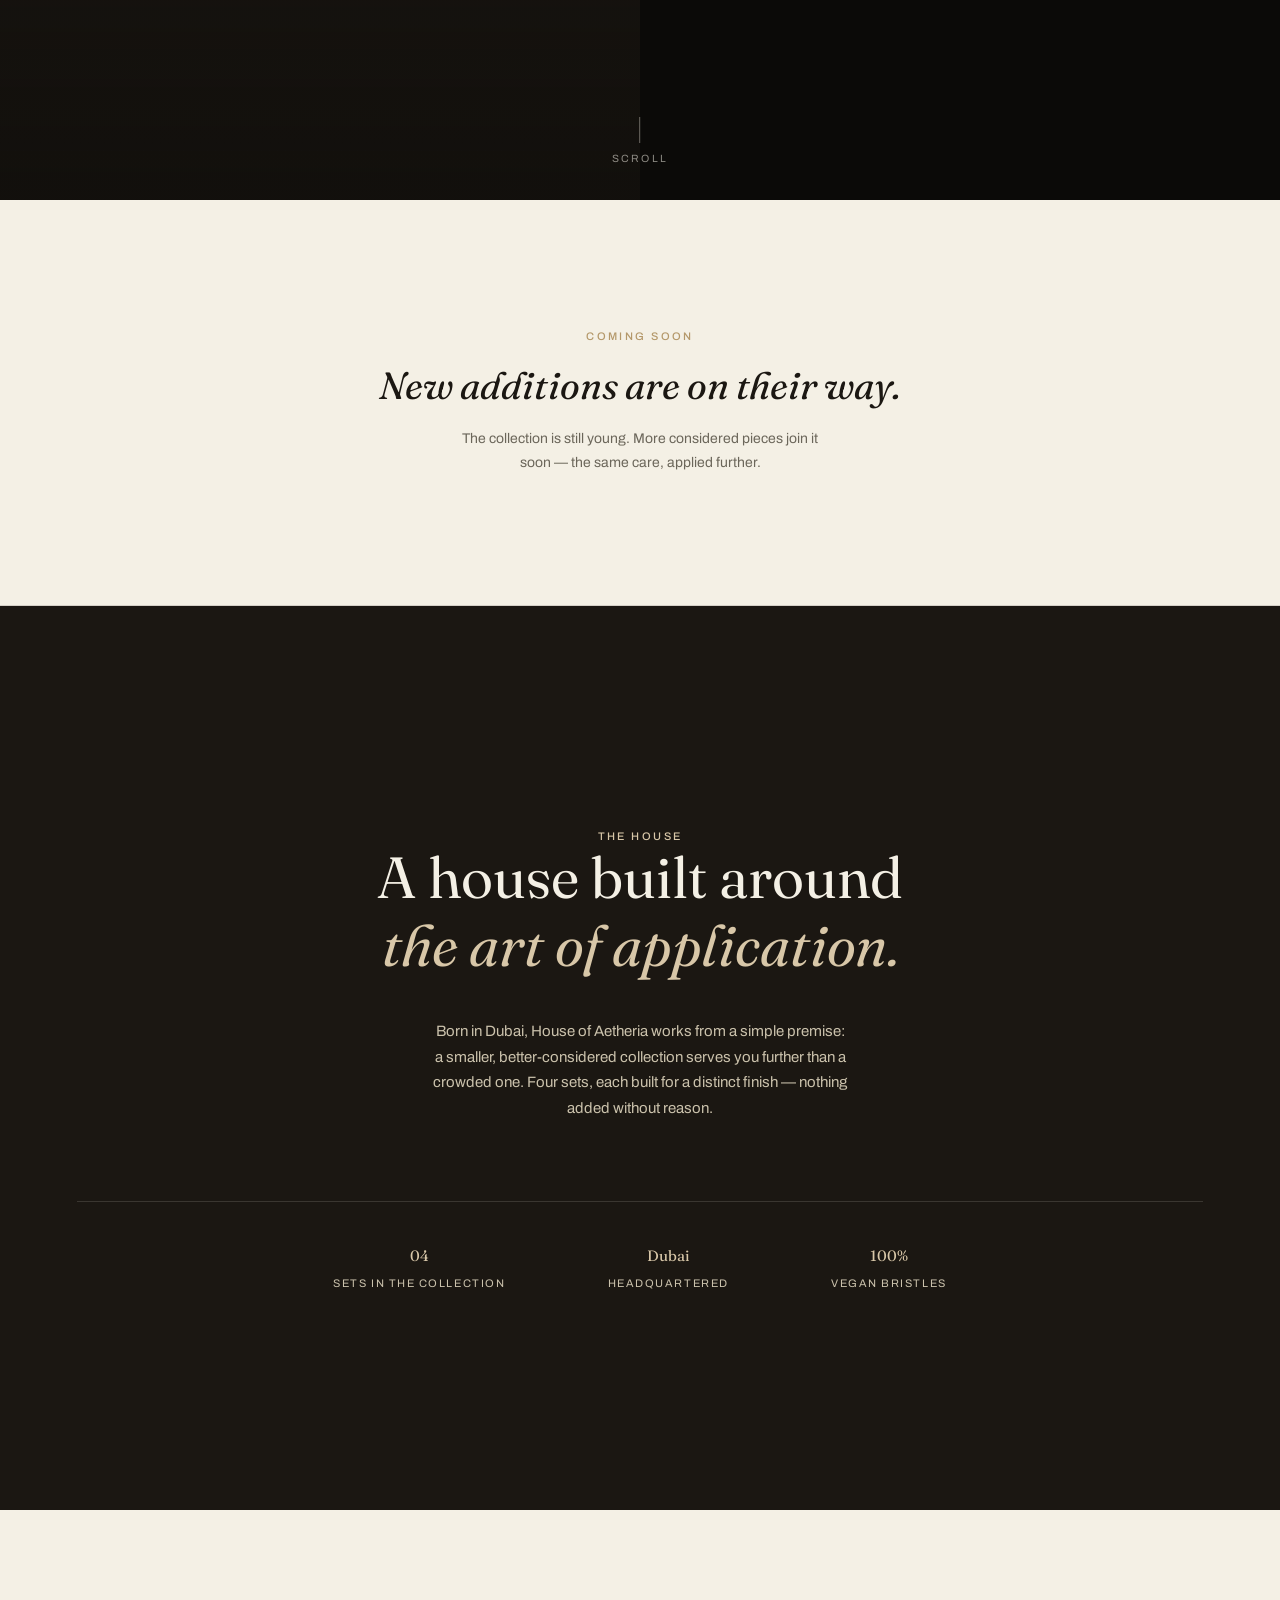
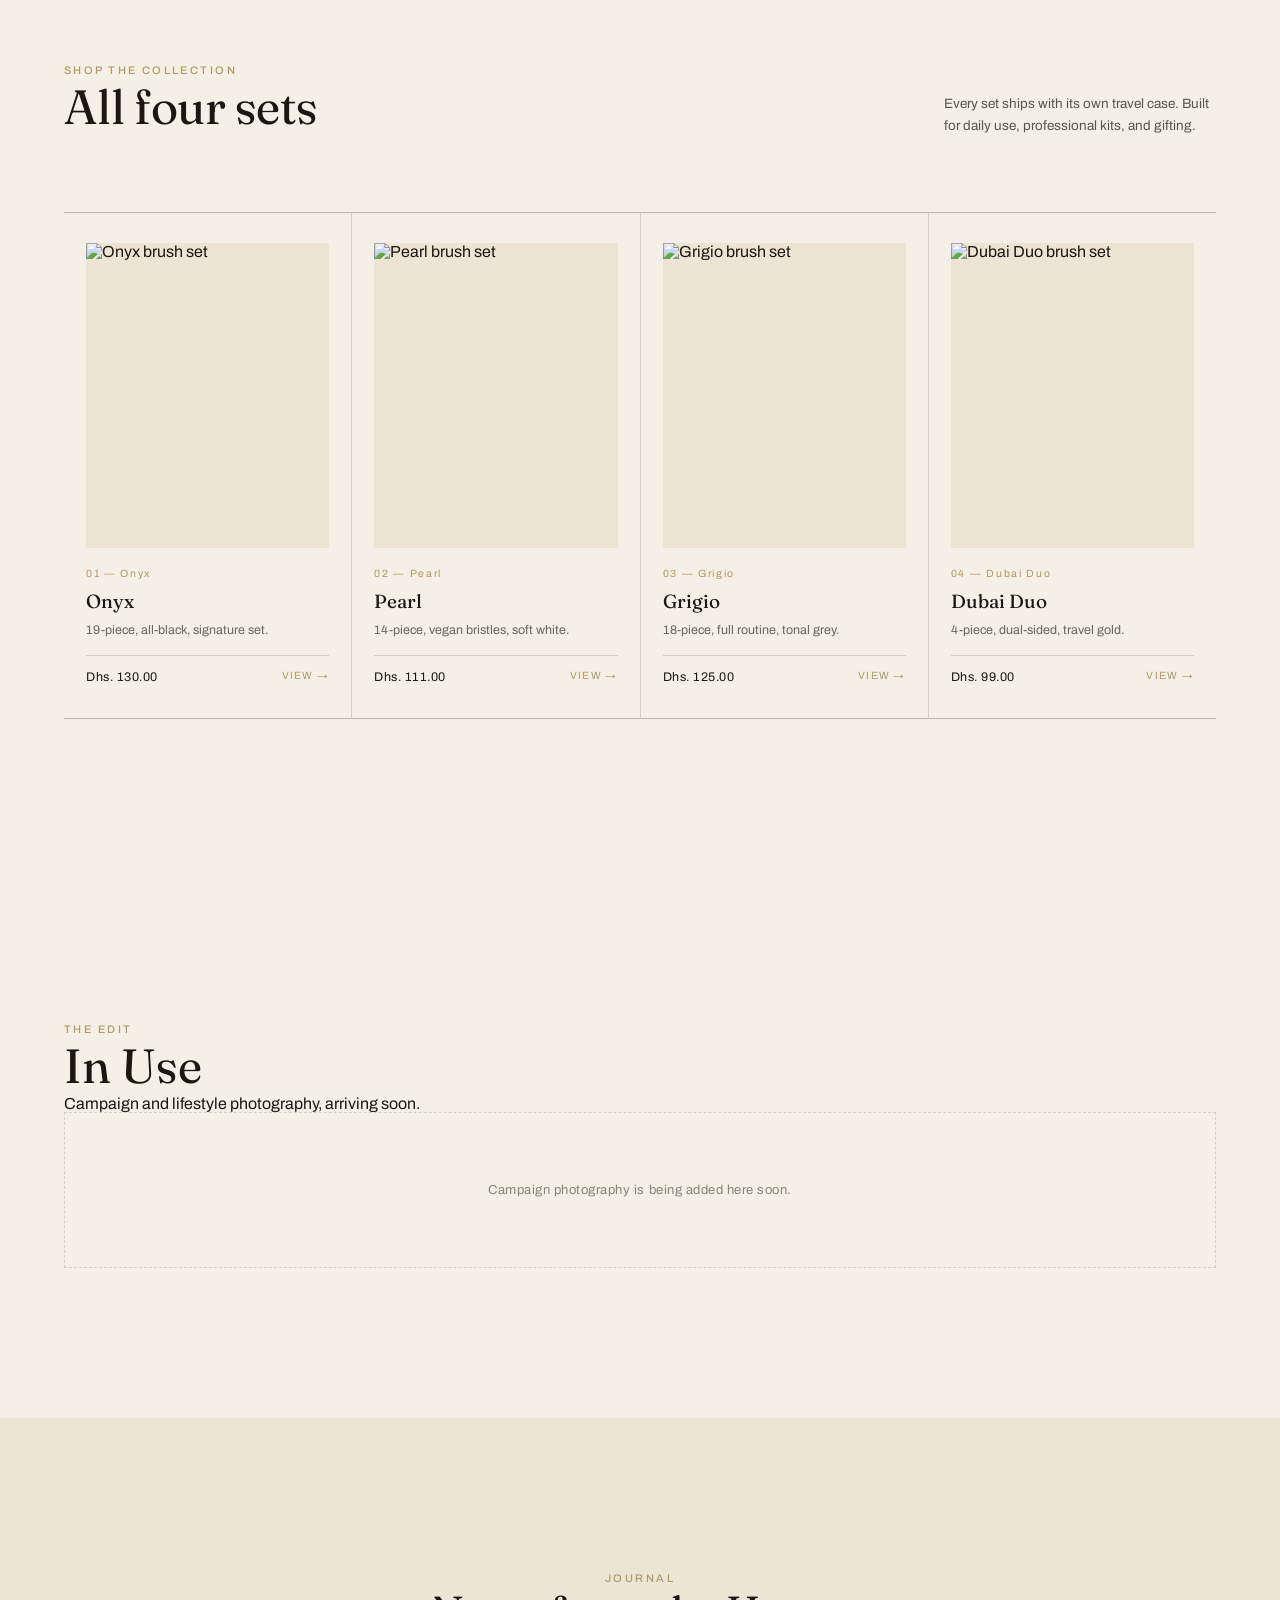
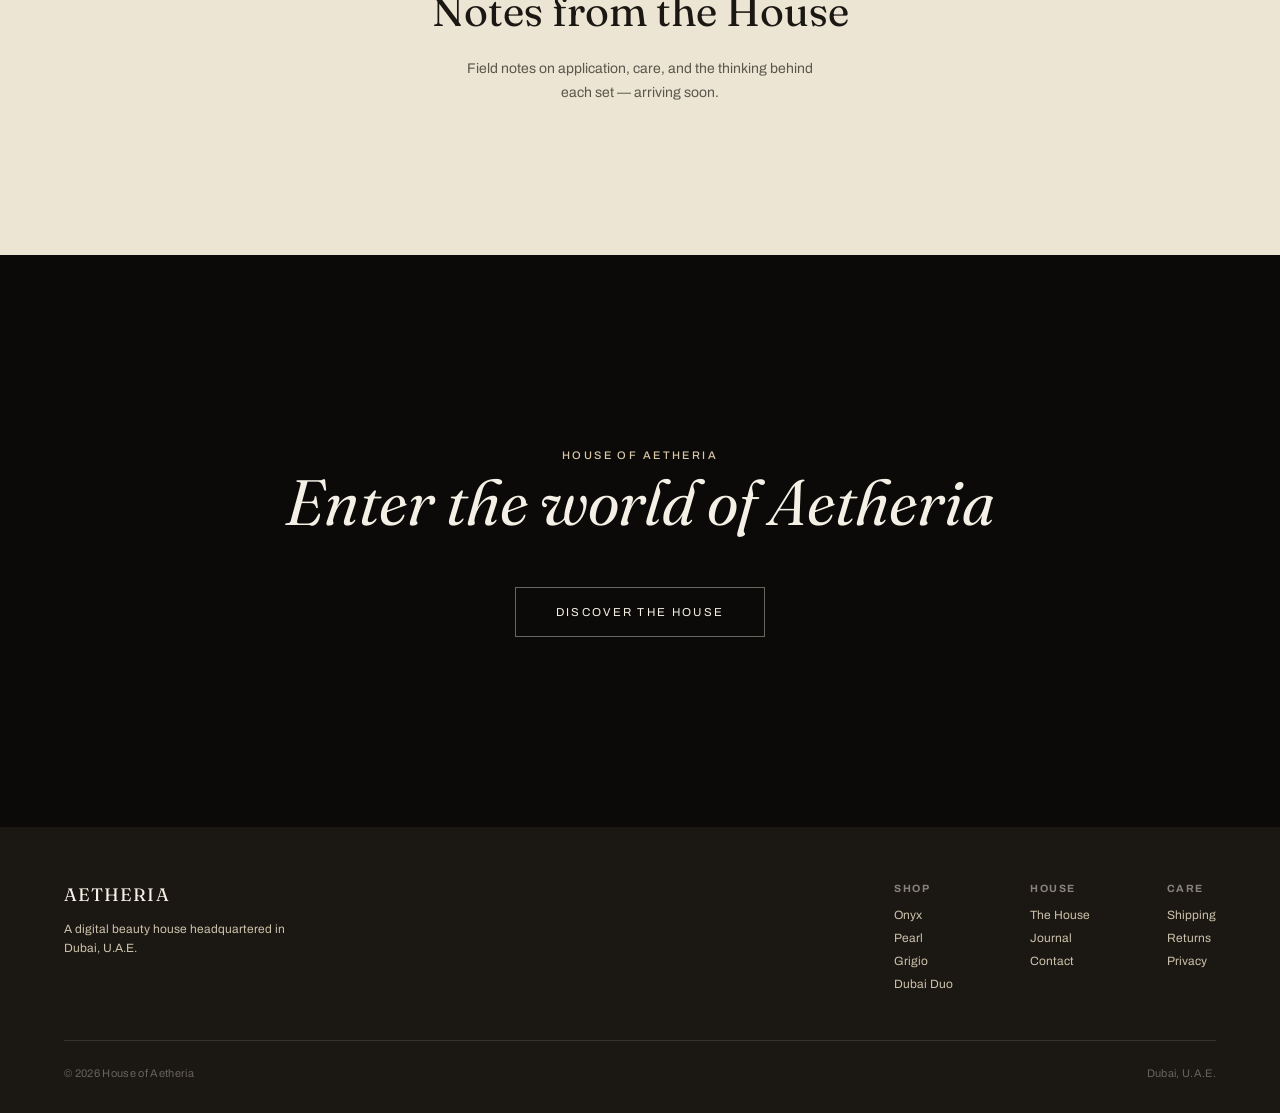
==== commit a2c4f2a0: "Update index.html" ====
--- a/index.html
+++ b/index.html
@@ -58,10 +58,13 @@
 
   <!-- panels are injected below individually so real copy/images are hand-set per product -->
 
-  <section class="product-stage" data-product="onyx">
+  <section class="product-stage" data-product="onyx" data-nav-theme="light">
     <span class="stage-house-mark">House of Aetheria</span>
     <div class="stage-media">
-      <img src="https://thehouseofaetheria.com/cdn/shop/files/01_2.jpg?v=1784134039&width=1946" alt="Onyx makeup brush set, all-black finish">
+      <div class="stage-circle"></div>
+      <div class="stage-product-figure">
+        <img src="https://thehouseofaetheria.com/cdn/shop/files/01_2.jpg?v=1784134039&width=1946" alt="Onyx makeup brush set, all-black finish">
+      </div>
     </div>
     <div class="stage-copy">
       <span class="stage-index eyebrow">01 / The Collection — Signature Set</span>
@@ -73,9 +76,12 @@
     <span class="scroll-cue"><span class="line"></span>Scroll</span>
   </section>
 
-  <section class="product-stage" data-product="pearl">
-    <div class="stage-media">
-      <img src="https://thehouseofaetheria.com/cdn/shop/files/04_2.jpg?v=1784134607&width=1946" alt="Pearl makeup brush set, white finish">
+  <section class="product-stage" data-product="pearl" data-nav-theme="light">
+    <div class="stage-media">
+      <div class="stage-circle"></div>
+      <div class="stage-product-figure">
+        <img src="https://thehouseofaetheria.com/cdn/shop/files/04_2.jpg?v=1784134607&width=1946" alt="Pearl makeup brush set, white finish">
+      </div>
     </div>
     <div class="stage-copy">
       <span class="stage-index eyebrow">02 / The Collection</span>
@@ -86,9 +92,12 @@
     </div>
   </section>
 
-  <section class="product-stage" data-product="grigio">
-    <div class="stage-media">
-      <img src="https://thehouseofaetheria.com/cdn/shop/files/02_2.jpg?v=1784134167&width=1946" alt="Grigio makeup brush set, grey finish">
+  <section class="product-stage" data-product="grigio" data-nav-theme="light">
+    <div class="stage-media">
+      <div class="stage-circle"></div>
+      <div class="stage-product-figure">
+        <img src="https://thehouseofaetheria.com/cdn/shop/files/02_2.jpg?v=1784134167&width=1946" alt="Grigio makeup brush set, grey finish">
+      </div>
     </div>
     <div class="stage-copy">
       <span class="stage-index eyebrow">03 / The Collection</span>
@@ -99,9 +108,12 @@
     </div>
   </section>
 
-  <section class="product-stage" data-product="duo">
-    <div class="stage-media">
-      <img src="https://thehouseofaetheria.com/cdn/shop/files/03_2.jpg?v=1784134520&width=1946" alt="The Dubai Duo brush set, gold finish">
+  <section class="product-stage" data-product="duo" data-nav-theme="light">
+    <div class="stage-media">
+      <div class="stage-circle"></div>
+      <div class="stage-product-figure">
+        <img src="https://thehouseofaetheria.com/cdn/shop/files/03_2.jpg?v=1784134520&width=1946" alt="The Dubai Duo brush set, gold finish">
+      </div>
     </div>
     <div class="stage-copy">
       <span class="stage-index eyebrow">04 / The Collection</span>
--- a/styles.css
+++ b/styles.css
@@ -394,6 +394,13 @@
   gap: 16px;
   color: var(--cream-text);
   mix-blend-mode: difference;
+  opacity: 0;
+  pointer-events: none;
+  transition: opacity var(--dur-med) ease;
+}
+.stage-nav-index.visible {
+  opacity: 1;
+  pointer-events: auto;
 }
 
 .stage-nav-index button {
@@ -512,6 +519,142 @@
   letter-spacing: 0.14em;
   text-transform: uppercase;
   color: var(--stone);
+}
+
+/* ============================================================
+   BRAND HERO — the first thing seen, before the collection
+   ============================================================ */
+
+.brand-hero {
+  height: 100vh;
+  background: var(--onyx);
+  color: var(--cream-text);
+  display: flex;
+  flex-direction: column;
+  align-items: center;
+  justify-content: center;
+  text-align: center;
+  position: relative;
+  padding: 0 24px;
+}
+
+.brand-hero-inner { max-width: 640px; }
+
+.brand-hero .eyebrow {
+  color: var(--champagne-soft);
+  display: block;
+  margin-bottom: 26px;
+}
+
+.brand-hero-mark {
+  font-family: var(--font-display);
+  font-weight: 400;
+  font-size: clamp(40px, 7vw, 92px);
+  line-height: 1.02;
+  letter-spacing: -0.01em;
+  margin-bottom: 28px;
+}
+
+.brand-hero-line {
+  font-size: 15px;
+  color: var(--stone);
+  line-height: 1.7;
+  max-width: 42ch;
+  margin: 0 auto;
+}
+
+.brand-scroll-cue {
+  position: absolute;
+  bottom: 44px;
+  left: 50%;
+  transform: translateX(-50%);
+  color: rgba(244,240,229,0.6);
+  font-size: 10.5px;
+  letter-spacing: 0.2em;
+  text-transform: uppercase;
+  display: flex;
+  flex-direction: column;
+  align-items: center;
+  gap: 12px;
+  transition: color var(--dur-fast) ease;
+}
+.brand-scroll-cue:hover { color: var(--champagne-soft); }
+.brand-scroll-cue .line {
+  width: 1px; height: 30px;
+  background: rgba(244,240,229,0.4);
+  animation: cueMove 2.2s var(--ease) infinite;
+}
+
+/* ============================================================
+   COMING SOON — teaser after the collection journey
+   ============================================================ */
+
+.coming-soon {
+  background: var(--ivory);
+  text-align: center;
+  padding: clamp(80px, 11vw, 130px) 24px;
+  border-bottom: 1px solid var(--stone-line);
+}
+.coming-soon .eyebrow { color: var(--champagne); margin-bottom: 20px; display: block; }
+.coming-soon h2 {
+  font-family: var(--font-display);
+  font-weight: 400;
+  font-style: italic;
+  font-size: clamp(24px, 3.4vw, 38px);
+  margin-bottom: 18px;
+}
+.coming-soon p {
+  font-size: 14px;
+  color: #6b665a;
+  max-width: 46ch;
+  margin: 0 auto;
+  line-height: 1.7;
+}
+
+/* ============================================================
+   LOOKBOOK — campaign photography, populated from data.js
+   ============================================================ */
+
+.lookbook-section {
+  background: var(--ivory);
+  padding: clamp(90px, 12vw, 150px) clamp(20px, 5vw, 70px);
+}
+.lookbook-section .eyebrow { color: var(--champagne); margin-bottom: 18px; }
+.lookbook-section h2 {
+  font-family: var(--font-display);
+  font-weight: 400;
+  font-size: clamp(30px, 4vw, 48px);
+}
+
+.lookbook-grid {
+  display: grid;
+  grid-template-columns: repeat(3, 1fr);
+  gap: 4px;
+}
+.lookbook-grid img {
+  width: 100%;
+  height: 100%;
+  aspect-ratio: 4/5;
+  object-fit: cover;
+  filter: saturate(0.94);
+}
+.lookbook-grid a:nth-child(3n+2) img { aspect-ratio: 3/4; }
+
+.lookbook-empty {
+  grid-column: 1 / -1;
+  border: 1px dashed var(--stone-line);
+  padding: 70px 24px;
+  text-align: center;
+  color: #8a8474;
+  font-size: 13px;
+  letter-spacing: 0.04em;
+}
+
+@media (max-width: 900px) {
+  .lookbook-grid { grid-template-columns: repeat(2, 1fr); }
+}
+@media (max-width: 560px) {
+  .lookbook-grid { grid-template-columns: 1fr; }
 }
 
 /* ============================================================
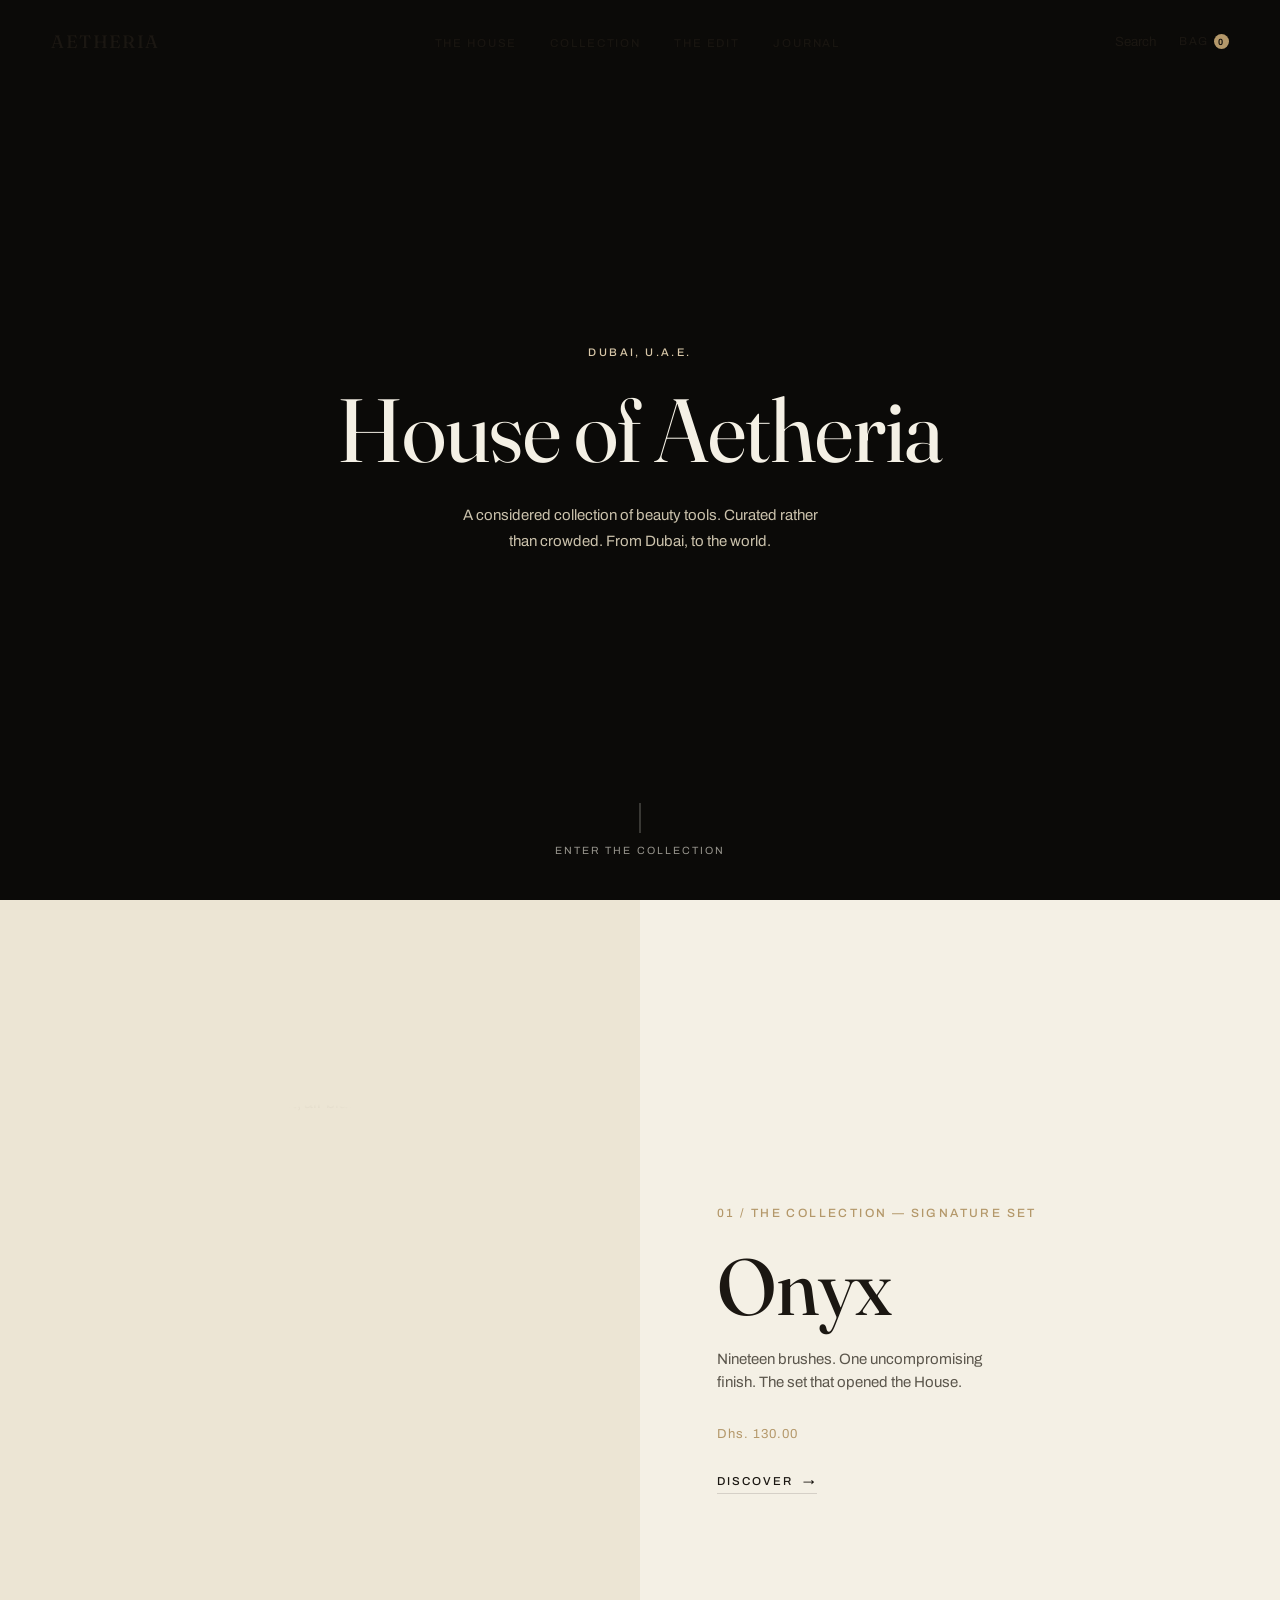
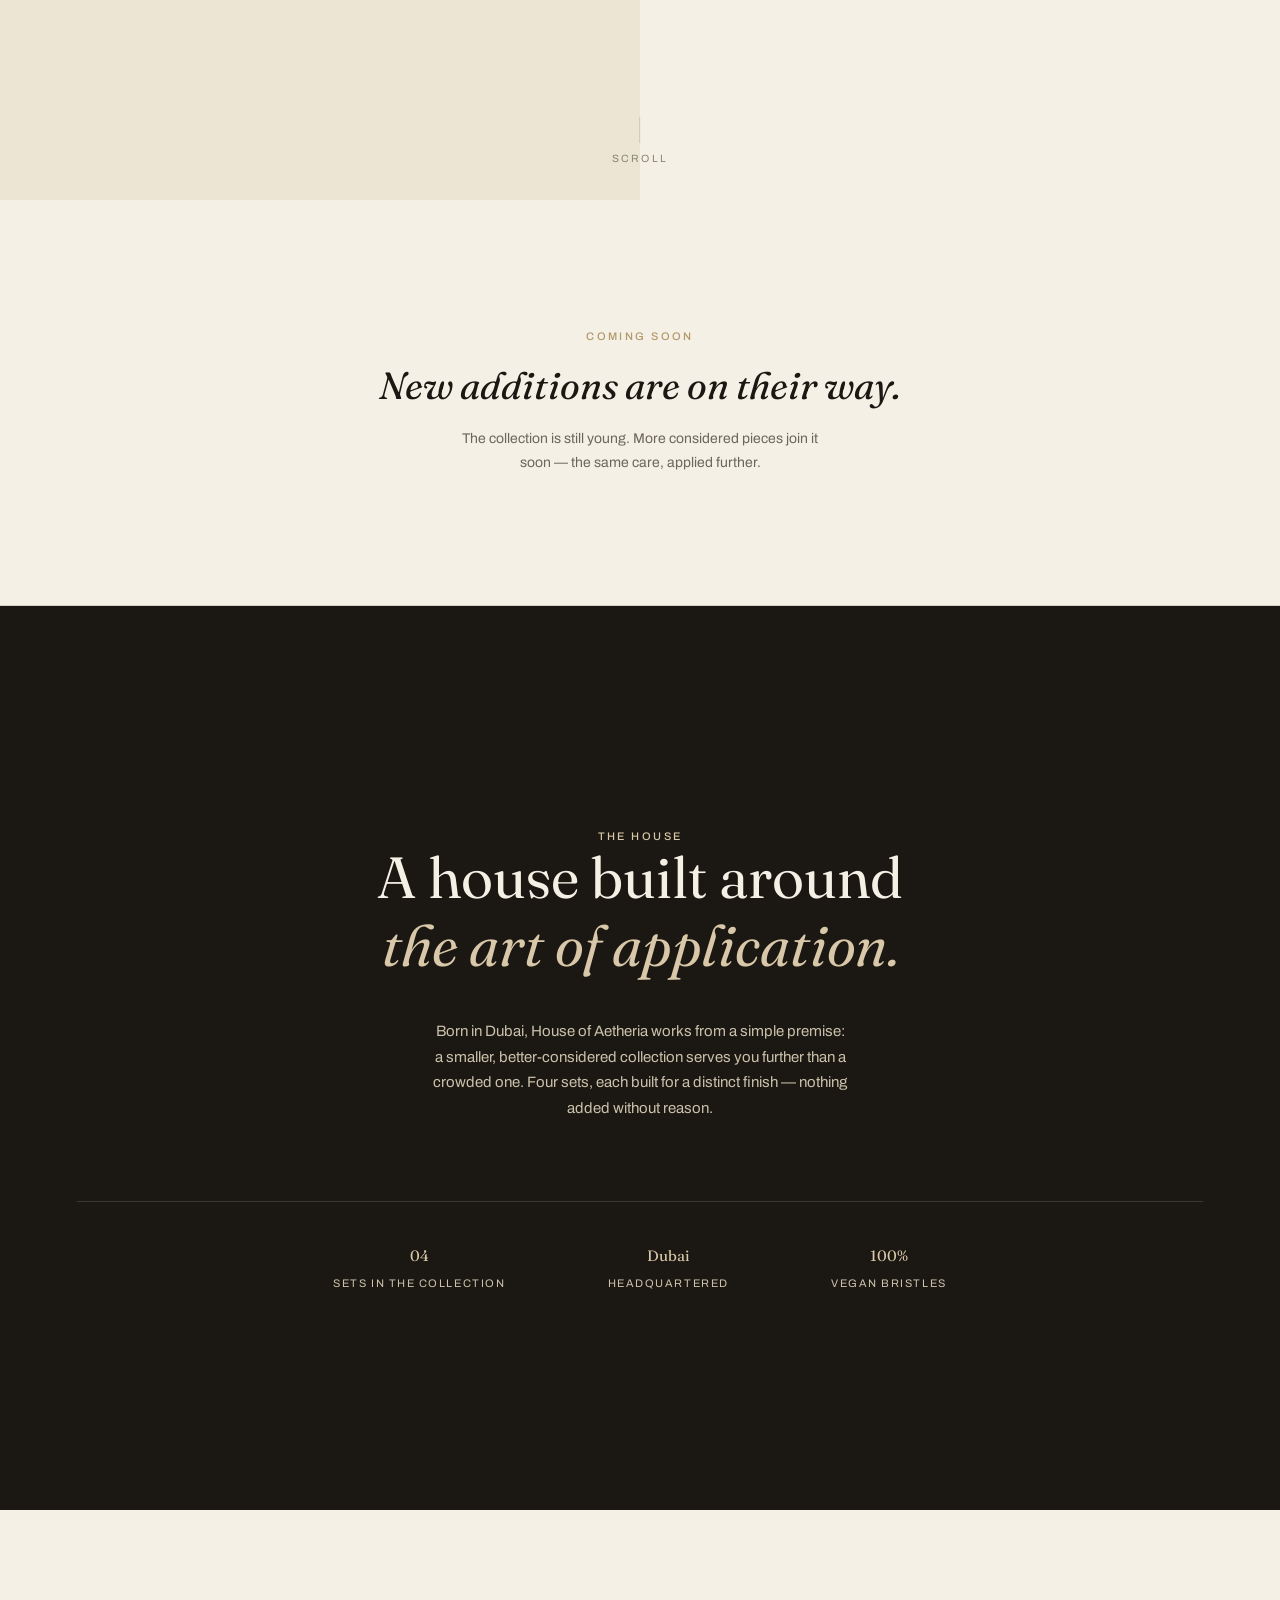
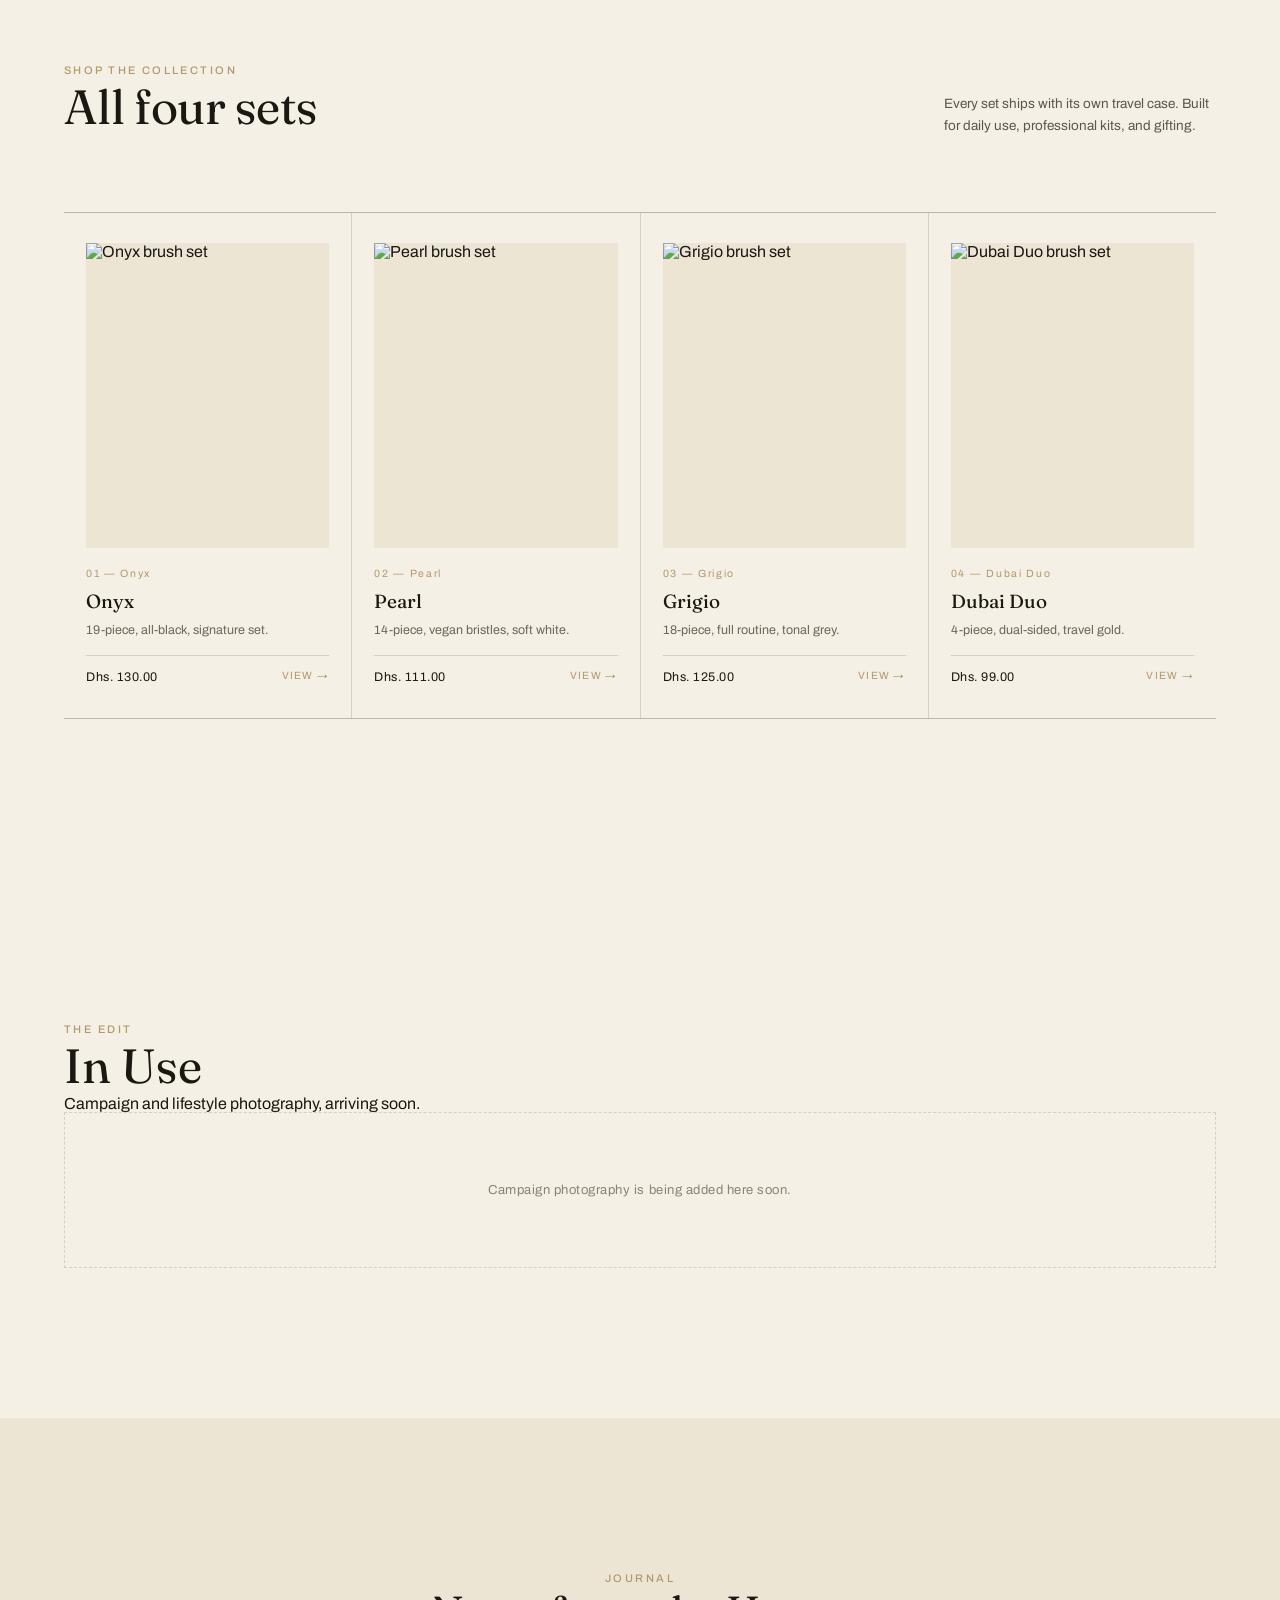
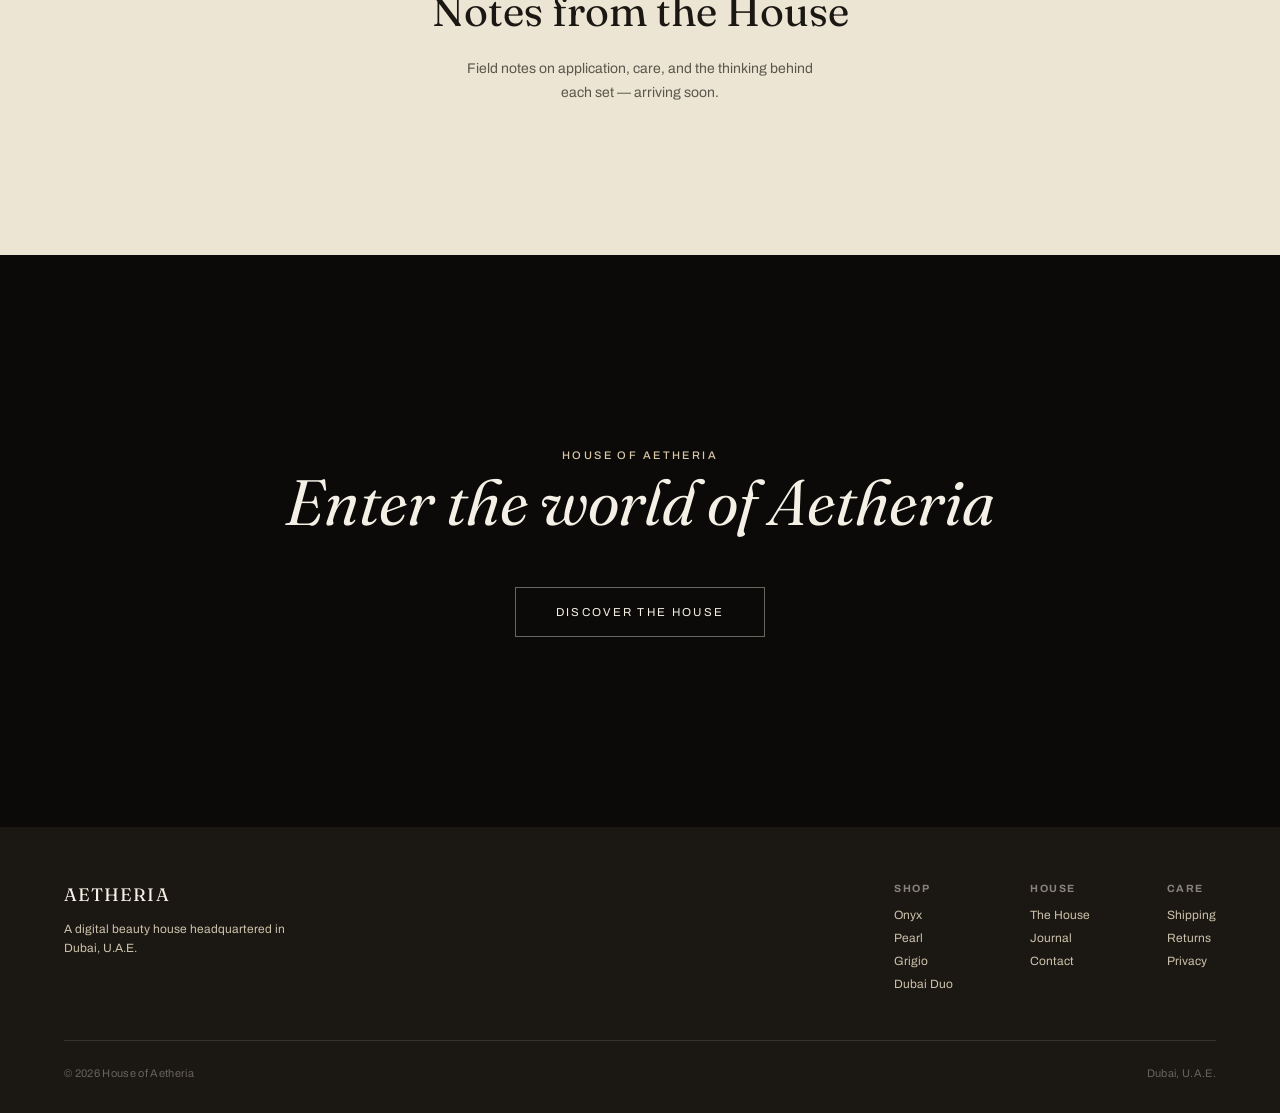
==== commit 0298a9d8: "Update index.html" ====
--- a/index.html
+++ b/index.html
@@ -61,7 +61,6 @@
   <section class="product-stage" data-product="onyx" data-nav-theme="light">
     <span class="stage-house-mark">House of Aetheria</span>
     <div class="stage-media">
-      <div class="stage-circle"></div>
       <div class="stage-product-figure">
         <img src="https://thehouseofaetheria.com/cdn/shop/files/01_2.jpg?v=1784134039&width=1946" alt="Onyx makeup brush set, all-black finish">
       </div>
@@ -78,7 +77,6 @@
 
   <section class="product-stage" data-product="pearl" data-nav-theme="light">
     <div class="stage-media">
-      <div class="stage-circle"></div>
       <div class="stage-product-figure">
         <img src="https://thehouseofaetheria.com/cdn/shop/files/04_2.jpg?v=1784134607&width=1946" alt="Pearl makeup brush set, white finish">
       </div>
@@ -94,7 +92,6 @@
 
   <section class="product-stage" data-product="grigio" data-nav-theme="light">
     <div class="stage-media">
-      <div class="stage-circle"></div>
       <div class="stage-product-figure">
         <img src="https://thehouseofaetheria.com/cdn/shop/files/02_2.jpg?v=1784134167&width=1946" alt="Grigio makeup brush set, grey finish">
       </div>
@@ -110,7 +107,6 @@
 
   <section class="product-stage" data-product="duo" data-nav-theme="light">
     <div class="stage-media">
-      <div class="stage-circle"></div>
       <div class="stage-product-figure">
         <img src="https://thehouseofaetheria.com/cdn/shop/files/03_2.jpg?v=1784134520&width=1946" alt="The Dubai Duo brush set, gold finish">
       </div>
--- a/styles.css
+++ b/styles.css
@@ -249,43 +249,77 @@
   display: grid;
   grid-template-columns: 1fr 1fr;
   overflow: hidden;
-  background: var(--onyx);
-}
+  background: var(--ivory);
+}
+
+/* alternate the field tone per product so the four feel distinct,
+   while staying inside the same restrained palette */
+.product-stage[data-product="onyx"]   .stage-media { --field: var(--champagne-soft); background: var(--ivory-deep); }
+.product-stage[data-product="pearl"]  .stage-media { --field: var(--stone);          background: var(--ivory); }
+.product-stage[data-product="grigio"] .stage-media { --field: var(--champagne);      background: var(--ivory-deep); }
+.product-stage[data-product="duo"]    .stage-media { --field: var(--champagne-soft); background: var(--ivory); }
 
 .product-stage .stage-media {
   position: relative;
   overflow: hidden;
-  background: var(--charcoal);
-}
-
-.product-stage .stage-media img {
+  display: flex;
+  align-items: center;
+  justify-content: center;
+}
+
+/* the soft blurred field of colour behind each product */
+.stage-media .stage-circle {
+  position: absolute;
+  width: min(58vw, 620px);
+  height: min(58vw, 620px);
+  border-radius: 50%;
+  background: radial-gradient(circle at 42% 38%, var(--field) 0%, transparent 72%);
+  filter: blur(6px);
+  opacity: 0;
+  transform: scale(0.82);
+  transition: opacity 1200ms var(--ease) 100ms, transform 1400ms var(--ease) 100ms;
+}
+.product-stage.is-active .stage-media .stage-circle {
+  opacity: 0.9;
+  transform: scale(1);
+}
+
+/* the product photo itself: feathered edges + a multiply blend melt the
+   white studio backdrop into the page, so no photo cutout is required */
+.stage-product-figure {
+  position: relative;
+  z-index: 2;
+  width: min(64%, 460px);
+  aspect-ratio: 4/5;
+  display: flex;
+  align-items: center;
+  justify-content: center;
+}
+
+.stage-product-figure img {
   width: 100%;
-  height: 112%;
-  object-fit: cover;
-  object-position: center;
-  transform: scale(1.08) translateY(var(--parallax-y, 0px));
-  filter: saturate(0.8) contrast(1.0) blur(6px);
-  transition: transform 1500ms var(--ease), filter 1300ms var(--ease);
+  height: 100%;
+  object-fit: contain;
+  mix-blend-mode: multiply;
+  -webkit-mask-image: radial-gradient(closest-side, black 58%, transparent 96%);
+  mask-image: radial-gradient(closest-side, black 58%, transparent 96%);
+  transform: scale(1.1) translateY(var(--parallax-y, 0px));
+  filter: saturate(0.86) contrast(1.02) blur(6px);
+  transition: transform 1500ms var(--ease), filter 1300ms var(--ease), opacity 1000ms var(--ease);
+  opacity: 0;
   will-change: transform, filter;
 }
 
-.product-stage.is-active .stage-media img {
+.product-stage.is-active .stage-product-figure img {
   transform: scale(1) translateY(var(--parallax-y, 0px));
-  filter: saturate(0.92) contrast(1.03) blur(0px);
+  filter: saturate(0.98) contrast(1.04) blur(0px);
+  opacity: 1;
 }
 
 /* once a panel has fully arrived, hand transform control to the
    scroll-driven parallax loop, but keep the focus-pull transition intact */
-.product-stage.parallax-live .stage-media img {
-  transition: filter 1300ms var(--ease);
-}
-
-/* unify disparate catalog photography with a consistent tonal wash */
-.stage-media::after {
-  content: '';
-  position: absolute; inset: 0;
-  background: linear-gradient(180deg, rgba(11,10,8,0.15) 0%, rgba(11,10,8,0.05) 40%, rgba(11,10,8,0.55) 100%);
-  pointer-events: none;
+.product-stage.parallax-live .stage-product-figure img {
+  transition: filter 1300ms var(--ease), opacity 1000ms var(--ease);
 }
 
 .stage-copy {
@@ -293,7 +327,7 @@
   flex-direction: column;
   justify-content: center;
   padding: 0 clamp(32px, 6vw, 90px);
-  color: var(--cream-text);
+  color: var(--ink);
   position: relative;
 }
 
@@ -301,7 +335,7 @@
   font-family: var(--font-sans);
   font-size: 12px;
   letter-spacing: 0.2em;
-  color: var(--champagne-soft);
+  color: var(--champagne);
   margin-bottom: 26px;
   opacity: 0;
   transform: translateY(10px);
@@ -323,7 +357,7 @@
 .stage-copy .stage-line {
   font-size: 15px;
   font-weight: 400;
-  color: var(--stone);
+  color: #5b564c;
   max-width: 34ch;
   line-height: 1.5;
   margin-bottom: 34px;
@@ -335,7 +369,7 @@
 .stage-copy .stage-price {
   font-size: 13px;
   letter-spacing: 0.08em;
-  color: var(--champagne-soft);
+  color: var(--champagne);
   margin-bottom: 34px;
   opacity: 0;
   transition: opacity var(--dur-slow) var(--ease) 400ms;
@@ -350,13 +384,13 @@
   text-transform: uppercase;
   font-weight: 500;
   padding-bottom: 6px;
-  border-bottom: 1px solid rgba(244,240,229,0.35);
+  border-bottom: 1px solid var(--stone-line);
   width: fit-content;
   opacity: 0;
   transform: translateY(10px);
   transition: opacity var(--dur-slow) var(--ease) 460ms, transform var(--dur-slow) var(--ease) 460ms, border-color var(--dur-fast) ease;
 }
-.discover-link:hover { border-color: var(--champagne); color: var(--champagne-soft); }
+.discover-link:hover { border-color: var(--champagne); color: var(--champagne); }
 .discover-link .arrow { transition: transform var(--dur-fast) var(--ease); }
 .discover-link:hover .arrow { transform: translateX(4px); }
 
@@ -377,7 +411,7 @@
   font-family: var(--font-sans);
   font-size: 11px;
   letter-spacing: 0.24em;
-  color: rgba(244,240,229,0.55);
+  color: #8a8474;
   text-transform: uppercase;
 }
 
@@ -425,7 +459,7 @@
   bottom: 36px;
   left: 50%;
   transform: translateX(-50%);
-  color: rgba(244,240,229,0.55);
+  color: #8a8474;
   font-size: 10.5px;
   letter-spacing: 0.2em;
   text-transform: uppercase;
@@ -439,7 +473,7 @@
 .product-stage.is-active .scroll-cue { opacity: 1; }
 .scroll-cue .line {
   width: 1px; height: 26px;
-  background: rgba(244,240,229,0.4);
+  background: var(--stone-line);
   animation: cueMove 2.2s var(--ease) infinite;
 }
 @keyframes cueMove {
@@ -1075,6 +1109,8 @@
   .stage-copy { padding: 34px 22px 40px; }
   .stage-copy .stage-name { font-size: clamp(34px, 9vw, 50px); }
   .stage-house-mark { top: 20px; }
+  .stage-media .stage-circle { width: min(70vw, 380px); height: min(70vw, 380px); }
+  .stage-product-figure { width: min(72%, 320px); }
 
   .house-origin { flex-wrap: wrap; gap: 30px; }
 
@@ -1106,7 +1142,8 @@
   .discover-link,
   .house-statement, .house-sub, .house-origin div,
   .grid-card { opacity: 1 !important; transform: none !important; }
-  .product-stage .stage-media img { transform: none !important; filter: saturate(0.92) contrast(1.03) !important; height: 100%; }
+  .product-stage .stage-product-figure img { transform: none !important; filter: saturate(0.98) contrast(1.04) !important; opacity: 1 !important; }
+  .stage-media .stage-circle { transition: none; opacity: 0.9; transform: scale(1); }
   body.curtain-lifted .entrance-curtain,
   .entrance-curtain { transition: opacity 1ms linear; }
 }
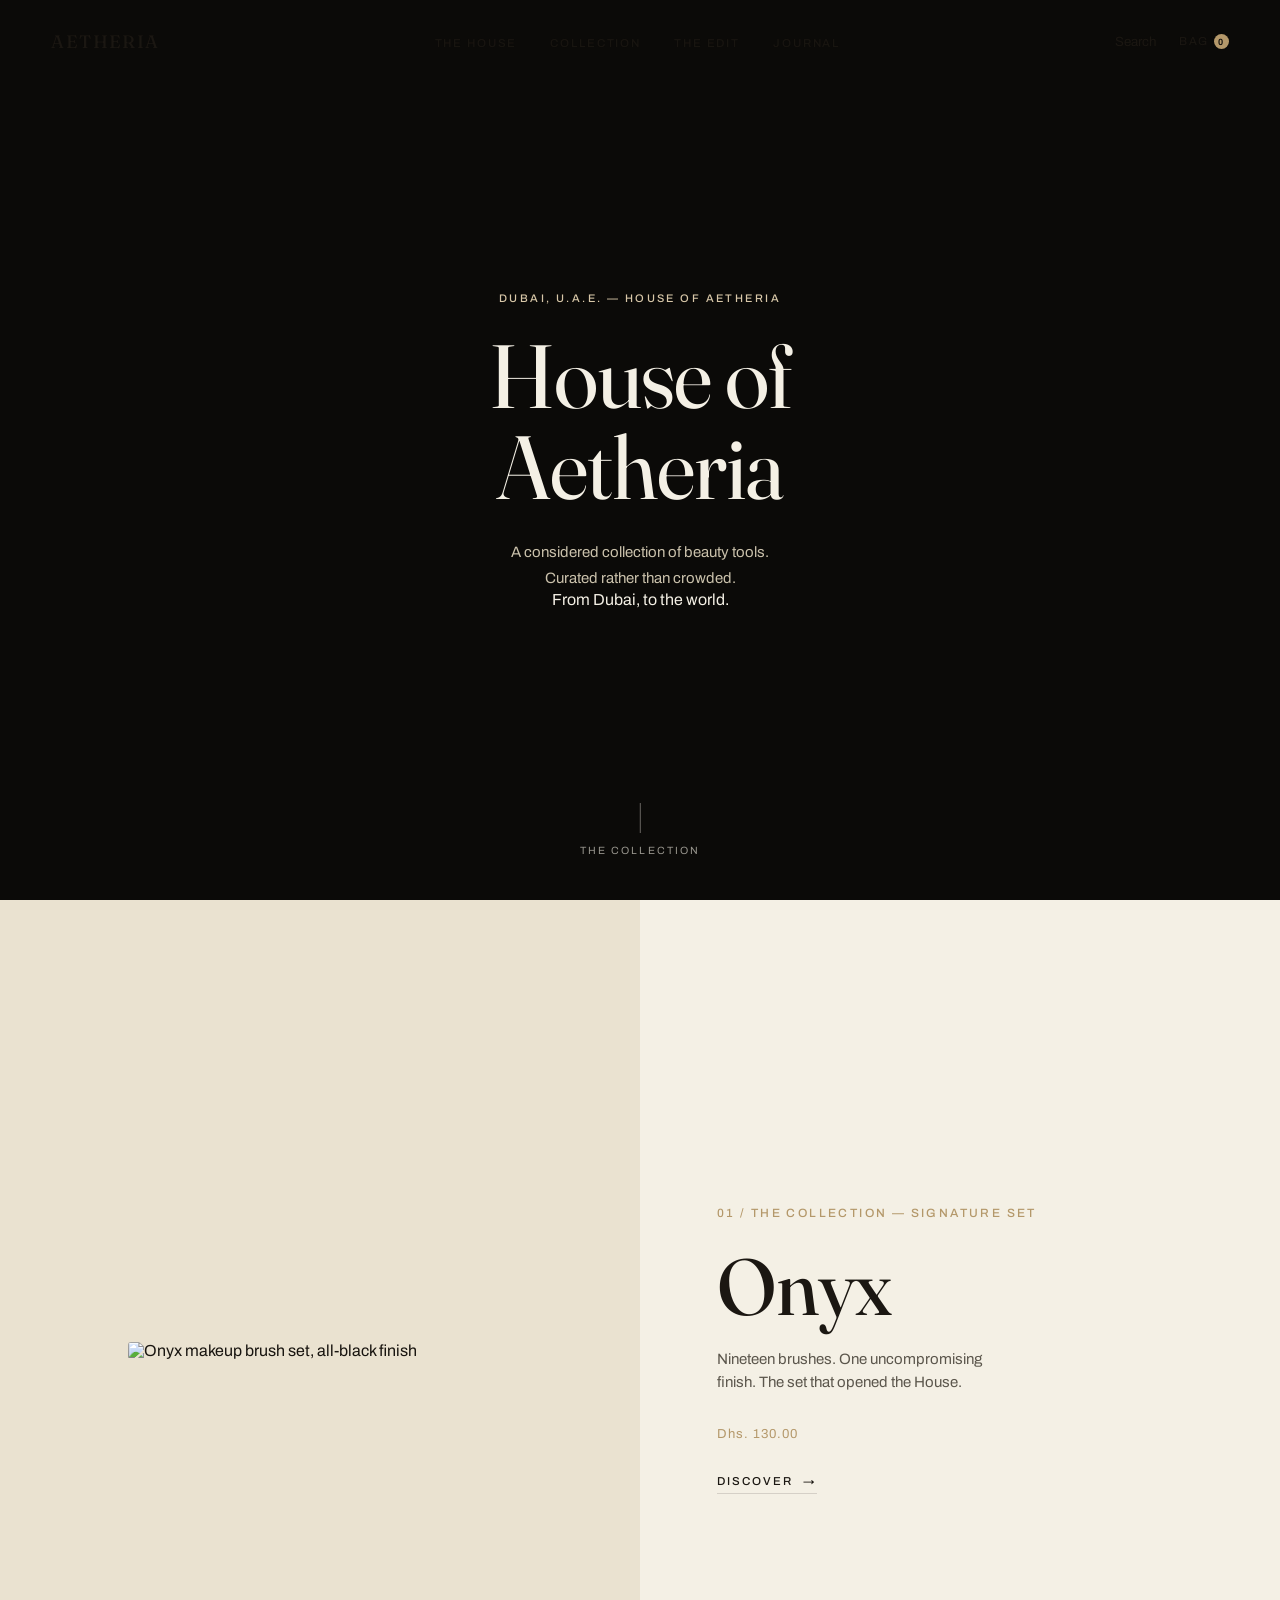
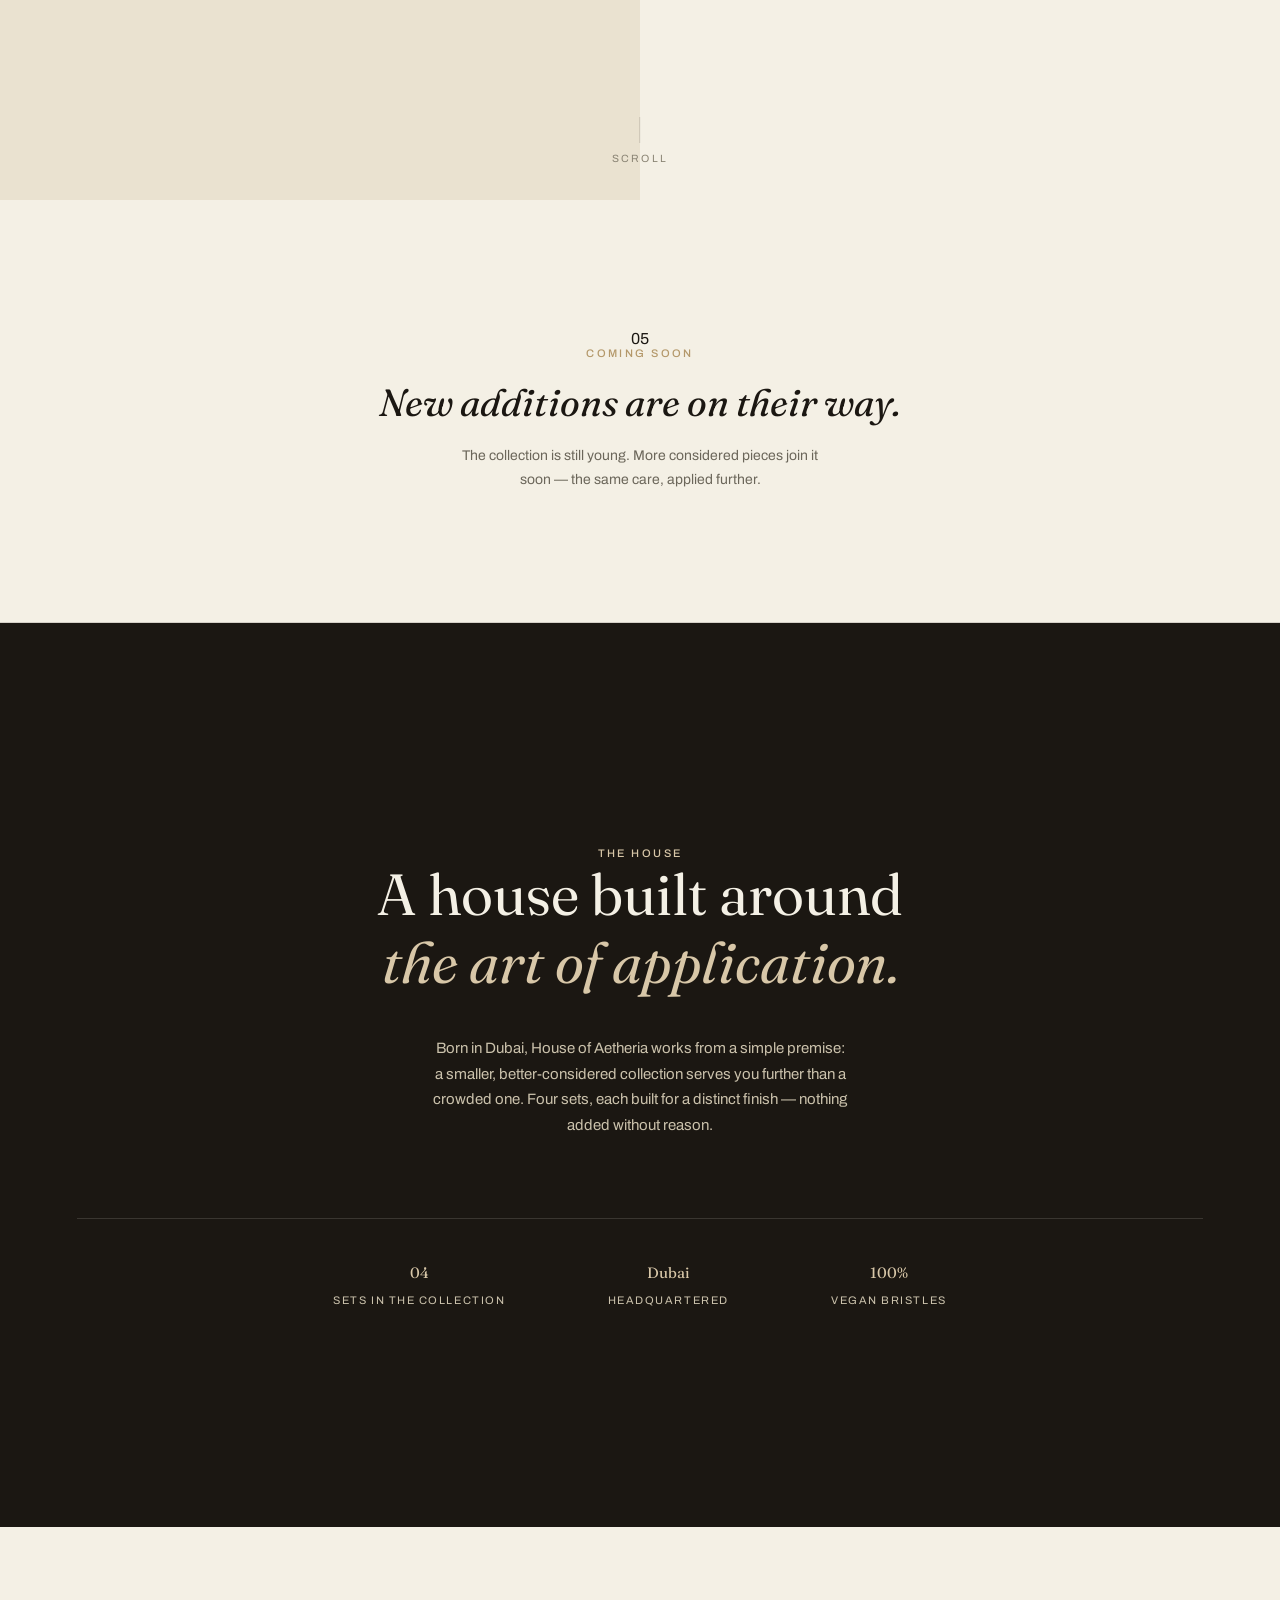
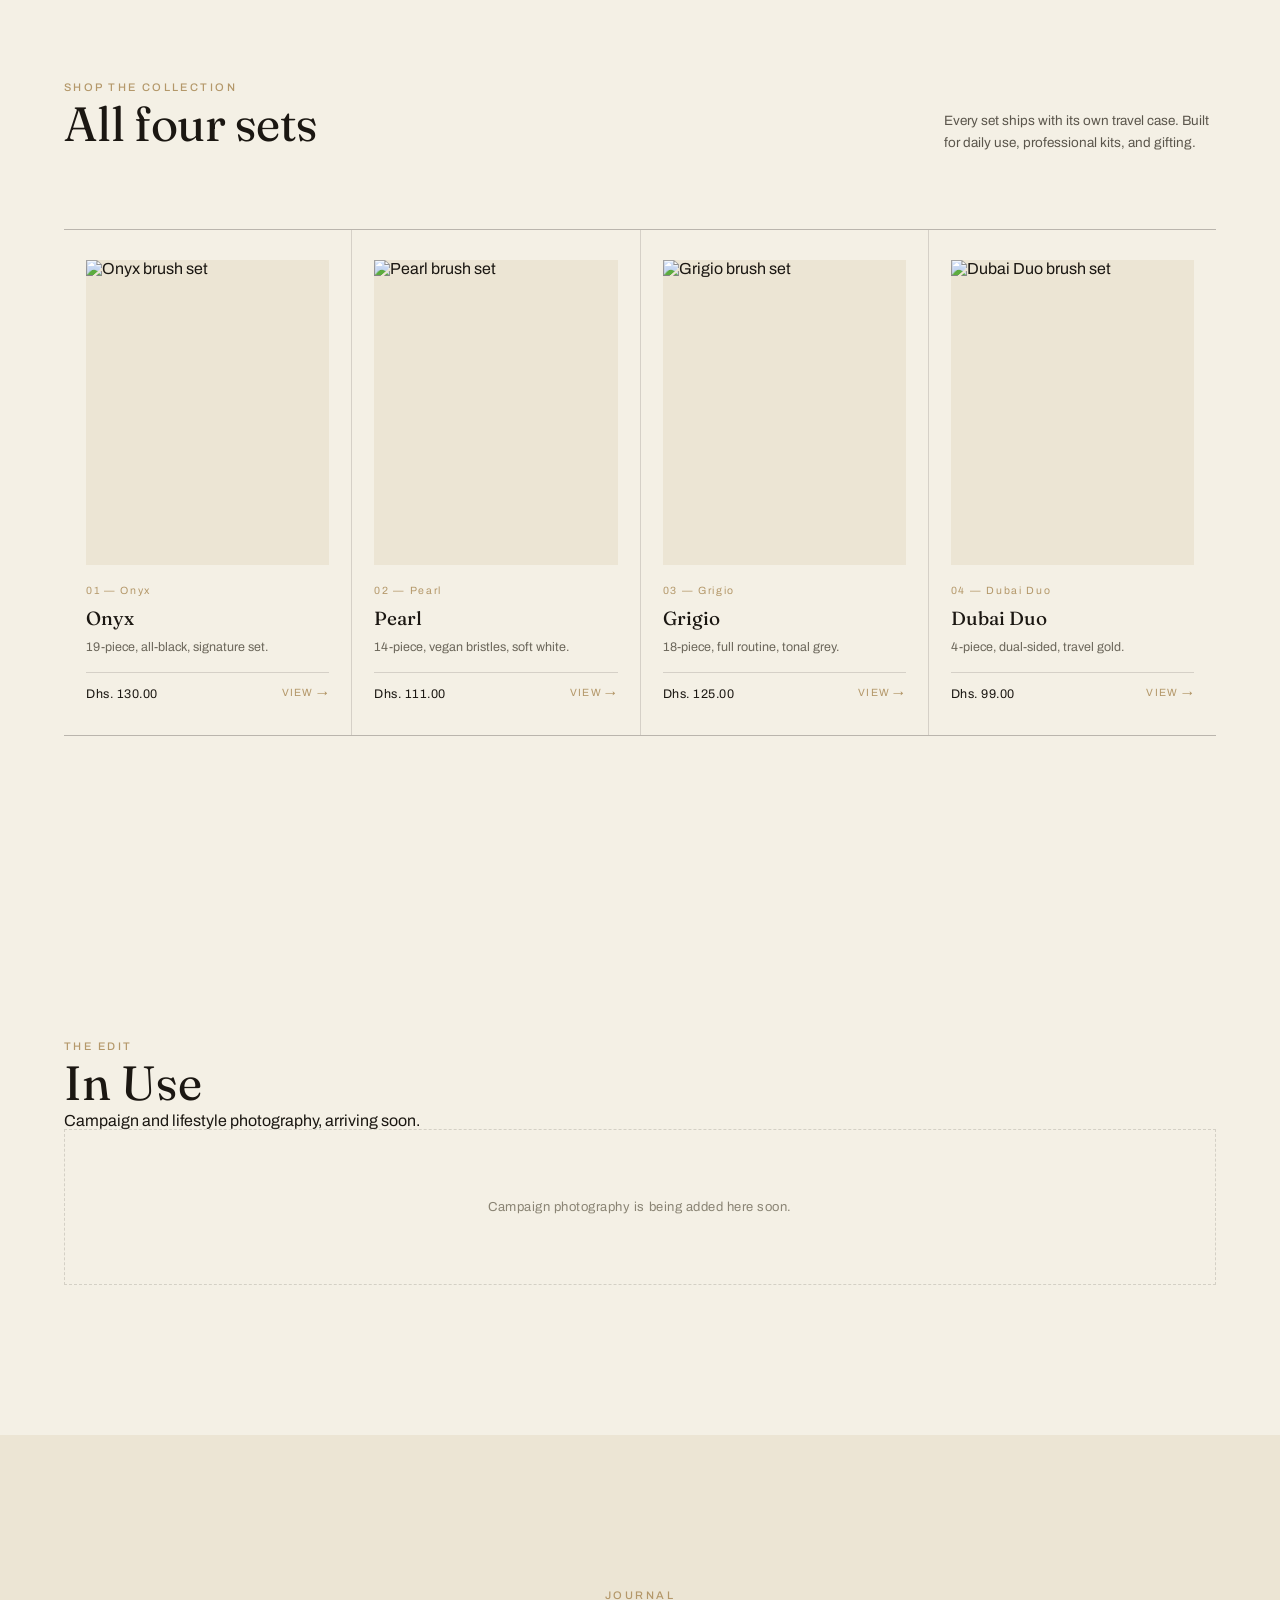
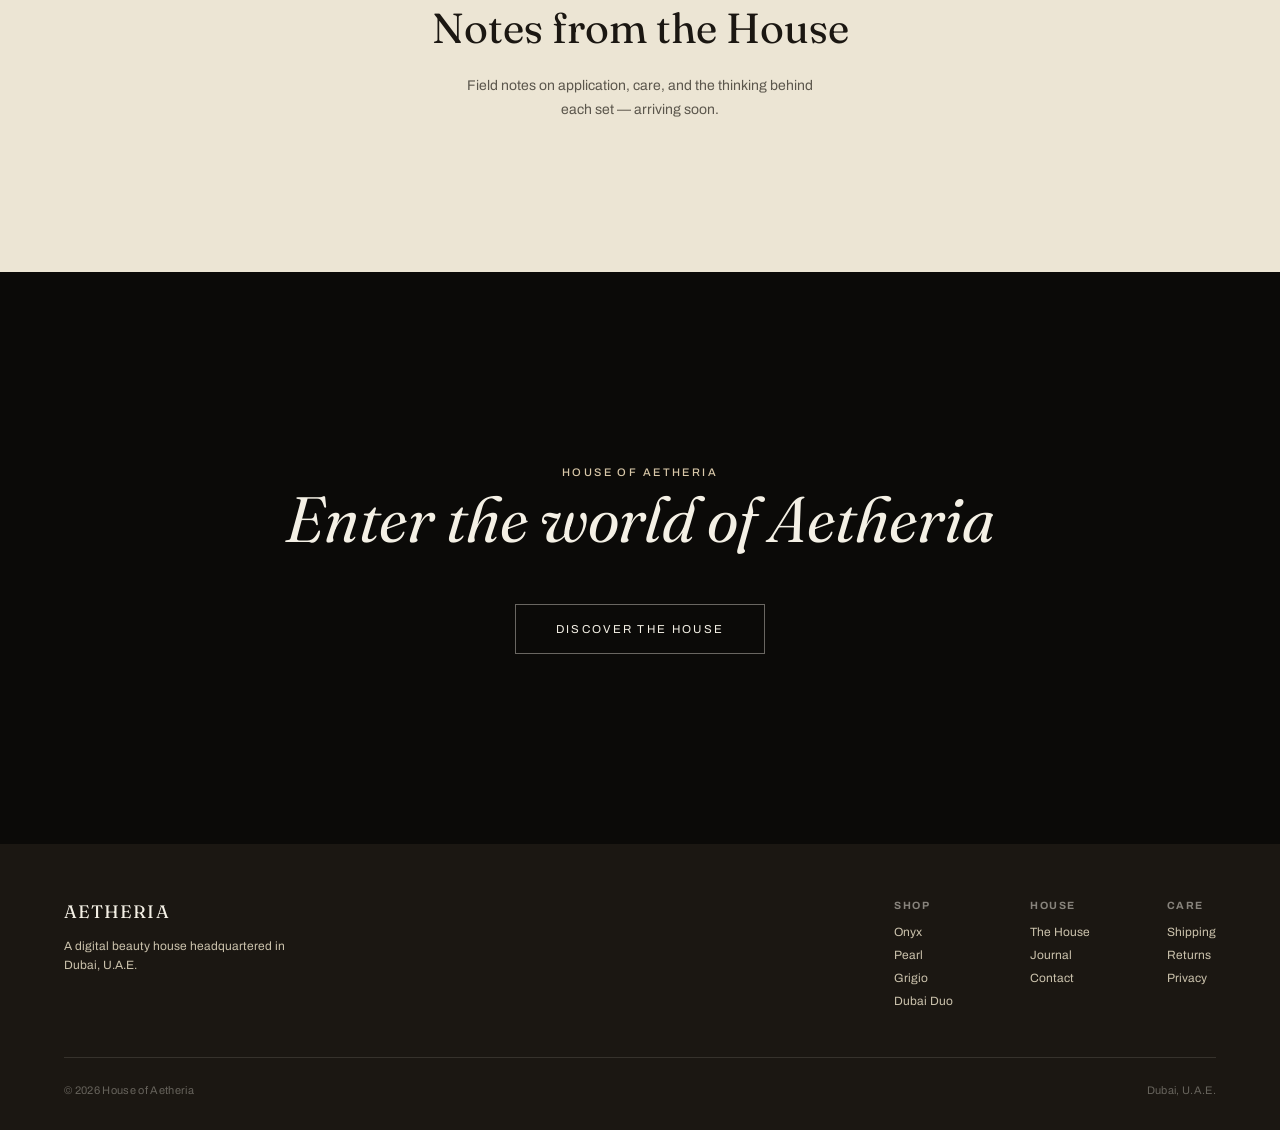
==== commit dc3eb76a: "Update index.html" ====
--- a/index.html
+++ b/index.html
@@ -42,14 +42,15 @@
 
 <!-- ============ BRAND HERO — first thing seen ============ -->
 <section class="brand-hero" data-nav-theme="dark">
-  <div class="brand-hero-inner">
-    <span class="eyebrow">Dubai, U.A.E.</span>
-    <h1 class="brand-hero-mark">House of Aetheria</h1>
-    <p class="brand-hero-line">A considered collection of beauty tools. Curated rather than crowded. From Dubai, to the world.</p>
+  <span class="brand-hero-eyebrow eyebrow">Dubai, U.A.E. — House of Aetheria</span>
+  <h1 class="brand-hero-mark">House of<br>Aetheria</h1>
+  <div class="brand-hero-sub">
+    <p class="brand-hero-line">A considered collection of beauty tools.<br>Curated rather than crowded.</p>
+    <span class="brand-hero-origin">From Dubai, to the world.</span>
   </div>
   <button class="brand-scroll-cue" data-scroll-to-collection>
     <span class="line"></span>
-    Enter the Collection
+    The Collection
   </button>
 </section>
 
@@ -75,7 +76,7 @@
     <span class="scroll-cue"><span class="line"></span>Scroll</span>
   </section>
 
-  <section class="product-stage" data-product="pearl" data-nav-theme="light">
+  <section class="product-stage stage-flip" data-product="pearl" data-nav-theme="light">
     <div class="stage-media">
       <div class="stage-product-figure">
         <img src="https://thehouseofaetheria.com/cdn/shop/files/04_2.jpg?v=1784134607&width=1946" alt="Pearl makeup brush set, white finish">
@@ -105,7 +106,7 @@
     </div>
   </section>
 
-  <section class="product-stage" data-product="duo" data-nav-theme="light">
+  <section class="product-stage stage-flip" data-product="duo" data-nav-theme="light">
     <div class="stage-media">
       <div class="stage-product-figure">
         <img src="https://thehouseofaetheria.com/cdn/shop/files/03_2.jpg?v=1784134520&width=1946" alt="The Dubai Duo brush set, gold finish">
@@ -123,20 +124,25 @@
 </div>
 
 <div class="stage-nav-index" aria-hidden="true">
-  <button class="active">01</button>
-  <span class="rule"></span>
-  <button>02</button>
-  <span class="rule"></span>
-  <button>03</button>
-  <span class="rule"></span>
-  <button>04</button>
+  <div class="stage-progress-track">
+    <div class="stage-progress-fill" data-progress-fill></div>
+  </div>
+  <div class="stage-nav-numbers">
+    <button class="active">01</button>
+    <button>02</button>
+    <button>03</button>
+    <button>04</button>
+  </div>
 </div>
 
 <!-- ============ MORE FROM THE HOUSE — teaser ============ -->
 <section class="coming-soon reveal" data-nav-theme="light">
-  <span class="eyebrow">Coming Soon</span>
-  <h2>New additions are on their way.</h2>
-  <p>The collection is still young. More considered pieces join it soon — the same care, applied further.</p>
+  <span class="coming-soon-num">05</span>
+  <div class="coming-soon-copy">
+    <span class="eyebrow">Coming Soon</span>
+    <h2>New additions are on their way.</h2>
+    <p>The collection is still young. More considered pieces join it soon — the same care, applied further.</p>
+  </div>
 </section>
 
 <!-- ============ THE HOUSE ============ -->
--- a/styles.css
+++ b/styles.css
@@ -252,12 +252,12 @@
   background: var(--ivory);
 }
 
-/* alternate the field tone per product so the four feel distinct,
-   while staying inside the same restrained palette */
-.product-stage[data-product="onyx"]   .stage-media { --field: var(--champagne-soft); background: var(--ivory-deep); }
-.product-stage[data-product="pearl"]  .stage-media { --field: var(--stone);          background: var(--ivory); }
-.product-stage[data-product="grigio"] .stage-media { --field: var(--champagne);      background: var(--ivory-deep); }
-.product-stage[data-product="duo"]    .stage-media { --field: var(--champagne-soft); background: var(--ivory); }
+/* each product gets its own quiet, flat panel tone — a colour
+   identity with zero risk of muddying real photography */
+.product-stage[data-product="onyx"]   .stage-media { background: #EAE2D0; }
+.product-stage[data-product="pearl"]  .stage-media { background: #F0E9DC; }
+.product-stage[data-product="grigio"] .stage-media { background: #E6DFCF; }
+.product-stage[data-product="duo"]    .stage-media { background: #EEE1C9; }
 
 .product-stage .stage-media {
   position: relative;
@@ -267,59 +267,39 @@
   justify-content: center;
 }
 
-/* the soft blurred field of colour behind each product */
-.stage-media .stage-circle {
-  position: absolute;
-  width: min(58vw, 620px);
-  height: min(58vw, 620px);
-  border-radius: 50%;
-  background: radial-gradient(circle at 42% 38%, var(--field) 0%, transparent 72%);
-  filter: blur(6px);
-  opacity: 0;
-  transform: scale(0.82);
-  transition: opacity 1200ms var(--ease) 100ms, transform 1400ms var(--ease) 100ms;
-}
-.product-stage.is-active .stage-media .stage-circle {
-  opacity: 0.9;
-  transform: scale(1);
-}
-
-/* the product photo itself: feathered edges + a multiply blend melt the
-   white studio backdrop into the page, so no photo cutout is required */
+/* the product photo, presented plainly as a card resting on the panel —
+   no blend mode, no masking: the photo is never asked to render
+   differently than it actually looks */
 .stage-product-figure {
   position: relative;
   z-index: 2;
-  width: min(64%, 460px);
-  aspect-ratio: 4/5;
-  display: flex;
-  align-items: center;
-  justify-content: center;
+  width: min(60%, 460px);
+  opacity: 0;
+  transform: scale(1.05) translateY(var(--parallax-y, 0px));
+  transition: transform 1500ms var(--ease), opacity 1000ms var(--ease);
+  will-change: transform, opacity;
+}
+
+.product-stage.is-active .stage-product-figure {
+  opacity: 1;
+  transform: scale(1) translateY(var(--parallax-y, 0px));
 }
 
 .stage-product-figure img {
   width: 100%;
-  height: 100%;
-  object-fit: contain;
-  mix-blend-mode: multiply;
-  -webkit-mask-image: radial-gradient(closest-side, black 58%, transparent 96%);
-  mask-image: radial-gradient(closest-side, black 58%, transparent 96%);
-  transform: scale(1.1) translateY(var(--parallax-y, 0px));
-  filter: saturate(0.86) contrast(1.02) blur(6px);
-  transition: transform 1500ms var(--ease), filter 1300ms var(--ease), opacity 1000ms var(--ease);
-  opacity: 0;
-  will-change: transform, filter;
-}
-
-.product-stage.is-active .stage-product-figure img {
-  transform: scale(1) translateY(var(--parallax-y, 0px));
-  filter: saturate(0.98) contrast(1.04) blur(0px);
-  opacity: 1;
+  height: auto;
+  display: block;
+  border-radius: 3px;
+  box-shadow:
+    0 40px 70px -30px rgba(27, 23, 18, 0.28),
+    0 10px 24px -10px rgba(27, 23, 18, 0.14);
+  filter: saturate(0.94) contrast(1.03);
 }
 
 /* once a panel has fully arrived, hand transform control to the
-   scroll-driven parallax loop, but keep the focus-pull transition intact */
-.product-stage.parallax-live .stage-product-figure img {
-  transition: filter 1300ms var(--ease), opacity 1000ms var(--ease);
+   scroll-driven parallax loop */
+.product-stage.parallax-live .stage-product-figure {
+  transition: opacity 1000ms var(--ease);
 }
 
 .stage-copy {
@@ -1109,7 +1089,6 @@
   .stage-copy { padding: 34px 22px 40px; }
   .stage-copy .stage-name { font-size: clamp(34px, 9vw, 50px); }
   .stage-house-mark { top: 20px; }
-  .stage-media .stage-circle { width: min(70vw, 380px); height: min(70vw, 380px); }
   .stage-product-figure { width: min(72%, 320px); }
 
   .house-origin { flex-wrap: wrap; gap: 30px; }
@@ -1142,8 +1121,7 @@
   .discover-link,
   .house-statement, .house-sub, .house-origin div,
   .grid-card { opacity: 1 !important; transform: none !important; }
-  .product-stage .stage-product-figure img { transform: none !important; filter: saturate(0.98) contrast(1.04) !important; opacity: 1 !important; }
-  .stage-media .stage-circle { transition: none; opacity: 0.9; transform: scale(1); }
+  .product-stage .stage-product-figure { transform: none !important; opacity: 1 !important; }
   body.curtain-lifted .entrance-curtain,
   .entrance-curtain { transition: opacity 1ms linear; }
 }
